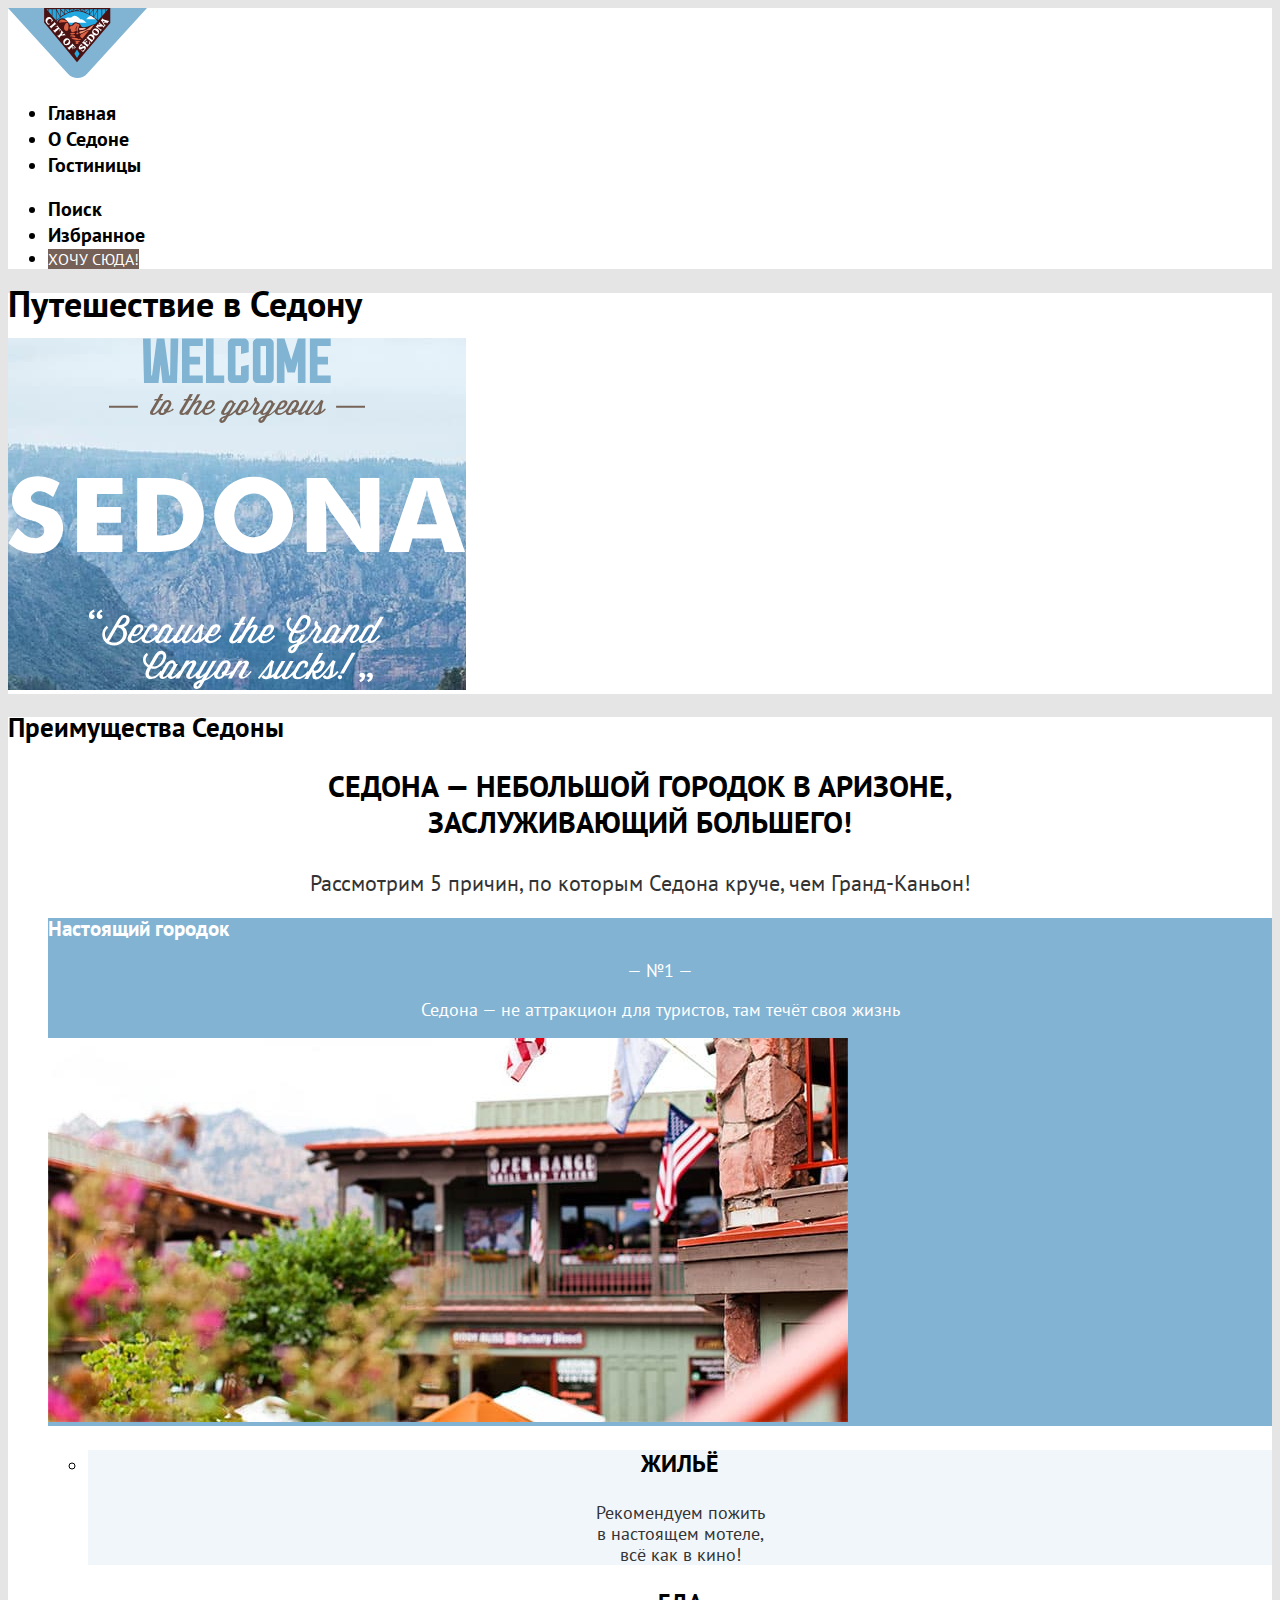
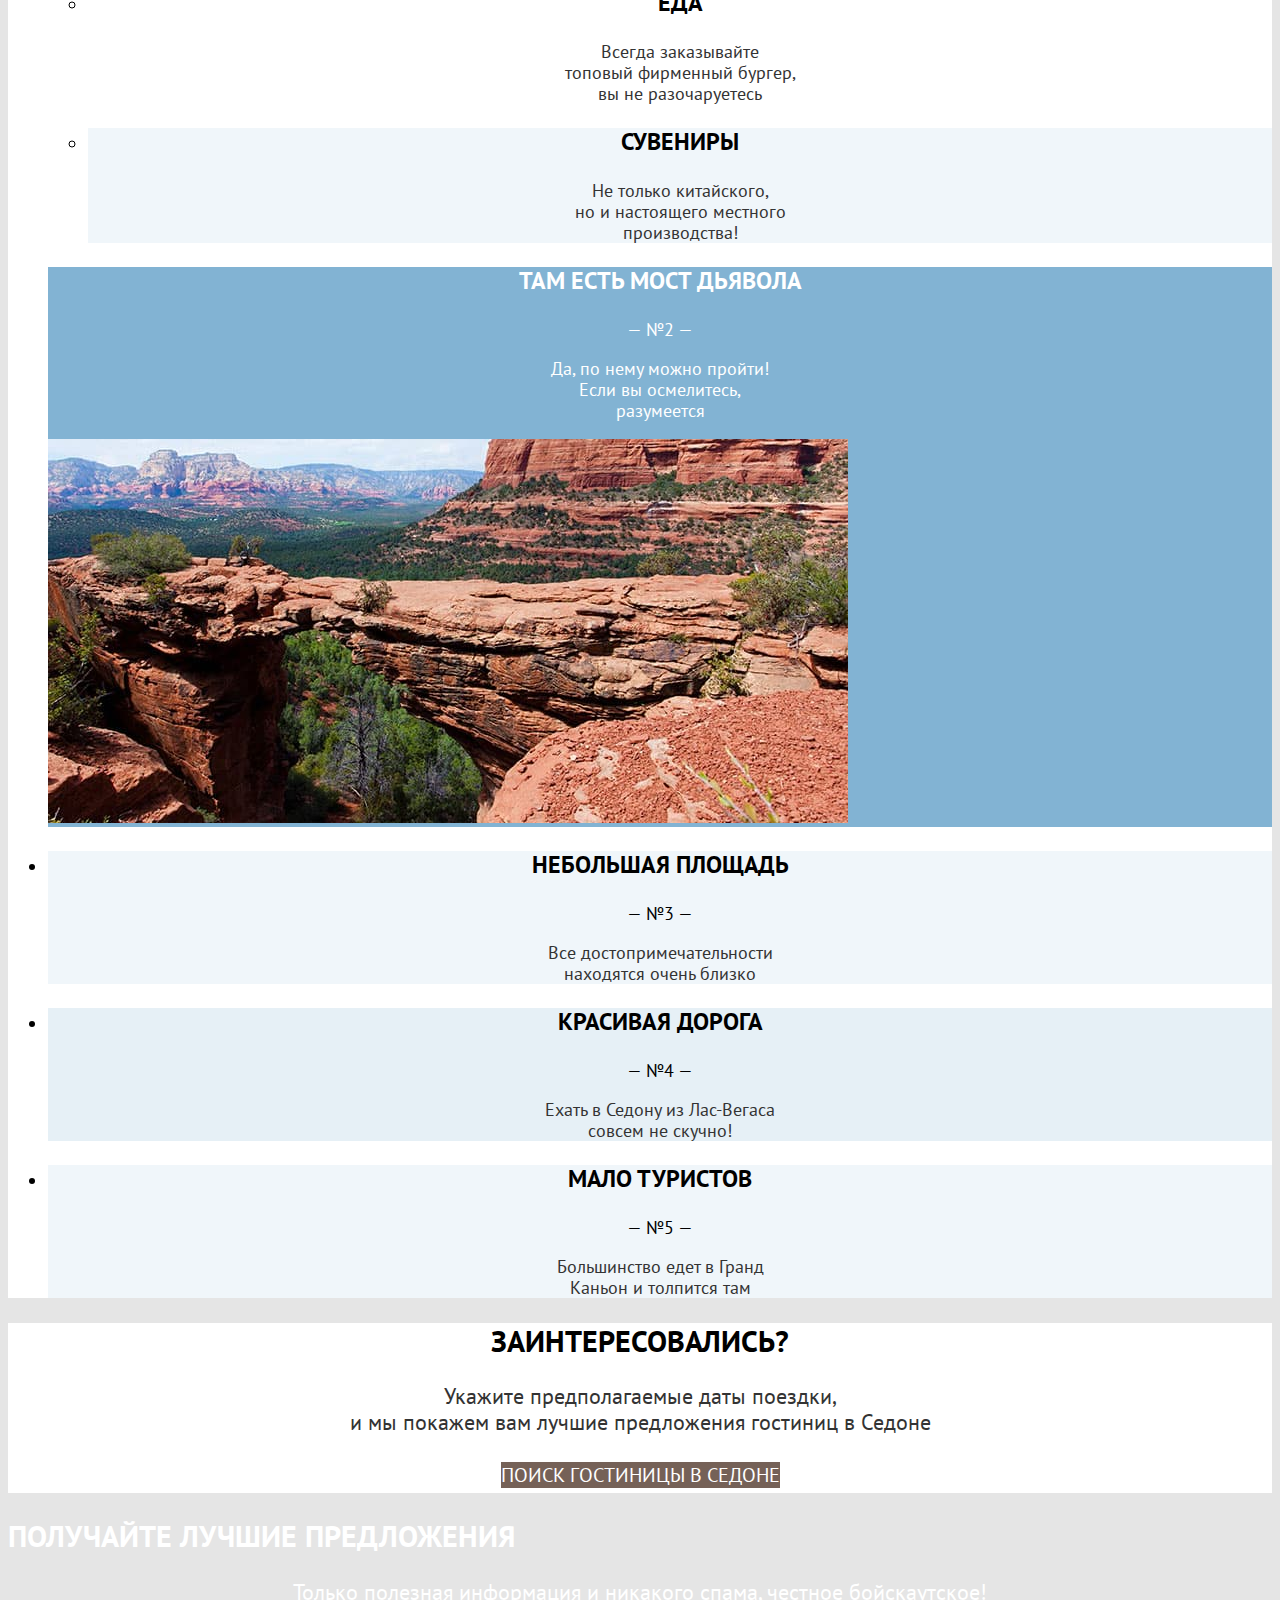
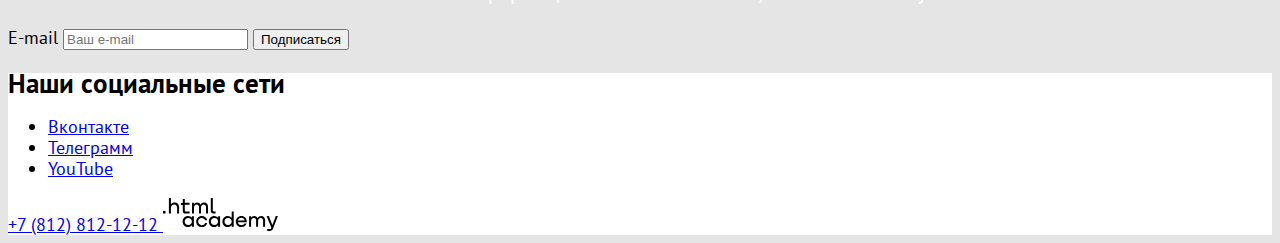
==== index.html @ 0774ff06 "поправки в разметку и стилизацию" ====
<!DOCTYPE html>
<html lang="ru">
  <head>
    <meta charset="utf-8">
    <title>
      HTML Academy: Седона
    </title>
    <link rel="stylesheet" href="styles/styles.css">
  </head>
  <body>
    <header class="page-header">
      <nav class="navigation">
        <a
         class="navigation-logo"
         href="index.html"
        >
        <img
         class="logo"
         src="images/logo/coat-of-arms-of-sedona.svg"
         width="139"
         height="70"
         alt="Герб города Седона"
        >
        <ul class="navigation-list">
          <li class="navigation-item">
            <a
             class="navigation-link navigation-current"
             href="index.html"
            >
            Главная
            </a>
          </li>
          <li class="navigation-item">
            <a
             class="navigation-link"
             href="about.html"
            >
              О Седоне
            </a>
          </li>
          <li class="navigation-item">
            <a
             class="navigation-link"
             href="catalog.html"
            >
              Гостиницы
            </a>
          </li>
        </ul>
        <ul class="navigation-list navigation-user">
          <li class="navigation-item">
            <a
             class="navigation-link"
             href="#"
            >
              <span class="visually-hidden">
                Поиск
              </span>
            </a>
          </li>
          <li class="navigation-item">
            <a
             class="navigation-link"
             href="#"
            >
              <span class="visually-hidden">
                Избранное
              </span>
            </a>
          </li>
          <li class="navigation-item">
            <a
             class="navigation-link-button"
             href="#"
            >
             Хочу сюда!
            </a>
          </li>
        </ul>
      </nav>
    </header>
    <main class="main-index">
      <section class="welcome">
        <h1 class="visually-hidden">
        Путешествие в Седону
        </h1>
        <img
         class="welcome-logo"
         src="images/welcome.svg"
         width="458"
         height="352"
         alt="Добро пожаловать в Седону"
        >
      </section>
      <section class="advantages">
        <h2 class="visually-hidden">
          Преимущества Седоны
        </h2>
        <p class="advantages-town">
          Седона — небольшой городок в Аризоне,<br>заслуживающий большего!
        </p>
        <p class="advantages-main">
          Рассмотрим 5 причин, по которым Седона круче, чем Гранд-Каньон!
        </p>
        <ul class="advantages-list">
          <li class="advantages-list-item advantages-list-item-main">
            <h3 class="advantages-title-main" >
              Настоящий городок
            </h3>
            <p class="advantages-number">
              — №1 —
            </p>
            <p class="advantages-description">
              Седона — не аттракцион для туристов, там течёт своя жизнь
            </p>
            <img
             class="advantages-img"
             src="images/advantages/sedona-town.jpg"
             width="800"
             height="384"
             alt="Фотография Седоны"
            >
          </li>
          <ul class="advantages-list-town">
            <li class="advantages-list-town-item advantages-housing">
                <h3 class="advantages-title">
                  Жильё
                </h3>
                <p class="advantages-description advantages-description-sub">
                  Рекомендуем пожить<br>в настоящем мотеле,<br>всё как в кино!
                </p>
              </li>
              <li class="advantages-list-town-item advantages-food">
                <h3 class="advantages-title">
                  Еда
                </h3>
                <p class="advantages-description advantages-description-sub">
                  Всегда заказывайте<br>топовый фирменный бургер,<br>вы не разочаруетесь
                </p>
              </li>
              <li class="advantages-list-town-item advantages-souvenirs">
                <h3 class="advantages-title">
                  Сувениры
                </h3>
                <p class="advantages-description advantages-description-sub">
                  Не только китайского,<br>но и настоящего местного<br>производства!
                </p>
              </li>
          </ul>
          <li class="advantages-list-item advantages-list-item-main">
            <h3 class="advantages-title-item advantages-title advantages-title-white">
              Там есть мост дьявола
            </h3>
            <p class="advantages-number">
              — №2 —
            </p>
            <p class="advantages-description">
              Да, по нему можно пройти!<br>Если вы осмелитесь,<br>разумеется
            </p>
            <img
            class="advantages-img"
            src="images/advantages/devil-bridge.jpg"
            width="800"
            height="384"
            alt="Фотография Моста Дьявола"
           >
          </li>
          <li class="advantages-list-item advantages-square">
            <h3 class="advantages-title">
              Небольшая площадь
            </h3>
            <p class="advantages-number">
              — №3 —
            </p>
            <p class="advantages-description advantages-description-sub">
              Все достопримечательности<br>находятся очень близко
            </p>
          </li>
          <li class="advantages-list-item advantages-road">
            <h3 class="advantages-title">
              Красивая дорога
            </h3>
            <p class="advantages-number">
              — №4 —
            </p>
            <p class="advantages-description advantages-description-sub">
              Ехать в Седону из Лас-Вегаса<br>совсем не скучно!
            </p>
          </li>
          <li class="advantages-list-item advantages-tourists">
            <h3 class="advantages-title">
              Мало туристов
            </h3>
            <p class="advantages-number">
              — №5 —
            </p>
            <p class="advantages-description advantages-description-sub">
              Большинство едет в Гранд<br>Каньон и толпится там
            </p>
          </li>
        </ul>
      </section>
      <section class="search-hotel">
        <h2 class="search-hotel-title">
          Заинтересовались?
        </h2>
        <p class="search-hotel-description">
          Укажите предполагаемые даты поездки,<br>и мы покажем вам лучшие предложения гостиниц в Седоне
        </p>
        <a
         class="button-search-hotel"
         href="#"
        >
          ПОИСК ГОСТИНИЦЫ В седоне
        </a>
      </section>
      <section class="newsletter-index">
        <h2 class="newsletter-title">
          Получайте лучшие предложения
        </h2>
        <p class="newsletter-description">
          Только полезная информация и никакого спама, честное бойскаутское!
        </p>
        <form
         class="newsletter-form"
         action="https://echo.htmlacademy.ru/"
         method="post"
        >
        <label for="newsletter-email">
          E-mail
        </label>
        <input
         class="field"
         placeholder="Ваш e-mail"
         type="email"
         name="newsletter-email"
         id="newsletter-email"
         required
         >
        <button class="newsletter-button" type="submit">
          Подписаться
        </button>
        </form>
      </section>
    </main>
    <footer class="footer">
      <h2 class="visually-hidden">
        Наши социальные сети
      </h2>
      <ul class="footer-social-list">
        <li class="footer-social-list-item">
          <a
           class="social-button vk"
           href="https://vk.com/htmlacademy"
          >
          <span class="visually-hidden">
            Вконтакте
          </span>
          </a>
        </li>
        <li class="footer-social-list-item">
          <a
           class="social-button telegram"
           href="https://t.me/htmlacademy"
          >
          <span class="visually-hidden">
            Телеграмм
          </span>
          </a>
        </li>
        <li class="footer-social-list-item">
          <a
           class="social-button youtube"
           href="https://www.youtube.com/user/htmlacademyru"
          >
          <span class="visually-hidden">
            YouTube
          </span>
          </a>
        </li>
      </ul>
      <a
       class="footer-contact"
       href="tele:+78128121212">
        +7 (812) 812-12-12
      </a>
      <a
      class="htmlacademy-link"
      href="https://htmlacademy.ru/"
     >
     <img
      class="logo"
      src="images/logo/logo-htmlacademy.svg"
      width="115"
      height="34"
      alt="Логотип HTML Academy"
     >
     </a>
   </footer>
  </body>
</html>
---- styles/styles.css ----
@font-face {
  font-family: "PT Sans";
  font-style: normal;
  font-weight: 400;
  src: url("../fonts/ptsans-400.woff2") format("woff2");
  font-display: swap;
}
@font-face {
  font-family: "PT Sans";
  font-style: normal;
  font-weight: 700;
  src: url("../fonts/ptsans-700.woff2") format("woff2");
  font-display: swap;
}
body {
  font-family: "PT Sans", sans-serif;
  font-size: 18px;
  line-height: 21px;
  color: #000000;
  background-color: #E5E5E5;
}
.page-header {
  background-color: #FFFFFF;
}
.navigation-link-button {
  font-family: "PT Sans", sans-serif;
  font-size: 16px;
  line-height: 20px;
  text-align: center;
  text-transform: uppercase;
  text-decoration: none;
  color: #FFFFFF;
  background-color: #756157;
}
.navigation-link  {
  font-size: 20px;
  line-height: 26px;
  font-weight: 700;
  text-align: left;
  color: inherit;
  text-decoration: none;
}
.welcome {
  background-color: #FFFFFF;
}
.welcome-logo {
  background-color: #DAE8F1;
  background-image: url(../images/index-background.jpg);
  background-size: auto;
  background-repeat: no-repeat;
}
.advantages {
  background-color: #FFFFFF;
}
.advantages-town {
  font-size: 30px;
  line-height: 36px;
  font-weight: 700;
  text-align: center;
  text-transform: uppercase;
}
.advantages-main {
  font-size: 22px;
  line-height: 26px;
  font-weight: 400;
  text-align: center;
  color: #333333;
}
.advantages-title {
  font-size: 24px;
  line-height: 28px;
  font-weight: 700;
  text-align: center;
  text-transform: uppercase;
}
.advantages-description {
  text-align: center;
}
.advantages-description-sub {
  color:#333333;
}
.advantages-number {
  text-align: center;
}
.advantages-list-item-main {
  color: #FFFFFF  ;
  background-color: #82B3D3 ;
}
.advantages-list-town {
  background-color: #FFFFFF;
}
.advantages-housing, .advantages-souvenirs, .advantages-square, .advantages-tourists {
  background-color: rgba(131, 179, 211, 0.12);
}
.advantages-road {
  background-color: rgba(131, 179, 211, 0.2);
}
.search-hotel {
  background-color: #FFFFFF;
  text-align: center;
}
.search-hotel-title {
  font-size: 30px;
  line-height: 36px;
  font-weight: 700;
  text-transform: uppercase;
}
.search-hotel-description {
  font-size: 22px;
  line-height: 26px;
  font-weight: 400;
  color:  #333333 ;
}
.button-search-hotel {
  font-size: 20px;
  line-height: 36px;
  font-weight: 400;
  text-transform: uppercase;
  text-decoration: none;
  color: #FFFFFF;
  background-color: #756157;
}
 /* catalog */
.wrapper-hotel {
  background-color: #3D5C5E;
  background-image: url("..//images/background-index.jpg");
  background-size: 100% auto;
  background-repeat: no-repeat;
}
.newsletter-title {
  font-size: 30px;
  line-height: 36px;
  font-weight: 700;
  text-align: left;
  color: #FFFFFF;
  text-transform: uppercase;
}
.newsletter-description {
  font-size: 22px;
  line-height: 26px;
  font-weight: 400;
  text-align: center;
  color: #FFFFFF;
}
.footer {
  background-color: #FFFFFF;
}
.hotel-filter {
  background-color: #826359;
  background-image: url("..//images/background-catalog.jpg");
  background-size: 100% auto;
  background-repeat: no-repeat;
}
.inner-header-title {
  font-size: 60px;
  line-height: 78px;
  font-weight: 700;
  text-align: left;
  color: #FFFFFF;
}
.breadcrumbs-link {
  font-size: 16px;
  line-height: 21px;
  font-weight: 400;
  text-align: left;
  color: #FFFFFF;
  text-decoration: none;
}
.choise-filter-title {
  font-size: 20px;
  line-height: 26px;
  font-weight: 700;
  text-align: left;
  color: #FFFFFF;
}
.choise-filter-item {
  font-weight: 400;
  text-align: left;
  color: #FFFFFF;
}
.sort-hotel {
  font-size: 30px;
  line-height: 36px;
  font-weight: 700;
  text-align: left;
  text-transform: capitalize;
}
.button-submit {
  font-size: 16px;
  line-height: 20px;
  font-weight: 700;
  text-align: center;
  text-transform: capitalize;
  color: #FFFFFF;
  background-color: #82B3D3;
}
.button-reset {
  font-size: 16px;
  line-height: 20px;
  font-weight: 400;
  text-align: center;
  color: #FFFFFF;
}
.catalog-sorting {
  background-color: #FFFFFF;
}
.hotels {
  background-color: #FFFFFF;
}
.hotel-card-title {
  font-size: 24px;
  line-height: 28px;
  font-weight: 700;
  text-align: left;
}
.hotel-card-link {
  text-decoration: none;
}
.hotel-card-button {
  font-size: 16px;
  line-height: 20px;
  text-align: center;
  text-decoration: none;
}
.button-more {
  font-weight: 700;
  text-transform: capitalize;
  color: #FFFFFF;
  background-color: #756157 ;
}
button-to-favorites {
  font-weight: 700;
  text-transform: capitalize;
  color: #FFFFFF;
  background-color: #82B3D3;
}
button-in-favorites {
  font-weight: 700;
  text-transform: capitalize;
  color: #FFFFFF;
  background-color: #7DB54F;
}
hotel-card-rating {
  font-weight: 400;
  text-transform: capitalize;
  color: #333333;
  background-color: #F2F2F2  ;
}
.hotel-card-type-of-housing {
  text-align: left;
  color: #333333;
}
.hotel-card-price {
  text-align: left;
  color: #333333;
}
.newsletter-catalog {
  background-color: #FFFFFF;
}
.newsletter-title-catalog {
  color: #000000;
}
.newsletter-description-catalog {
  color: #333333;
}
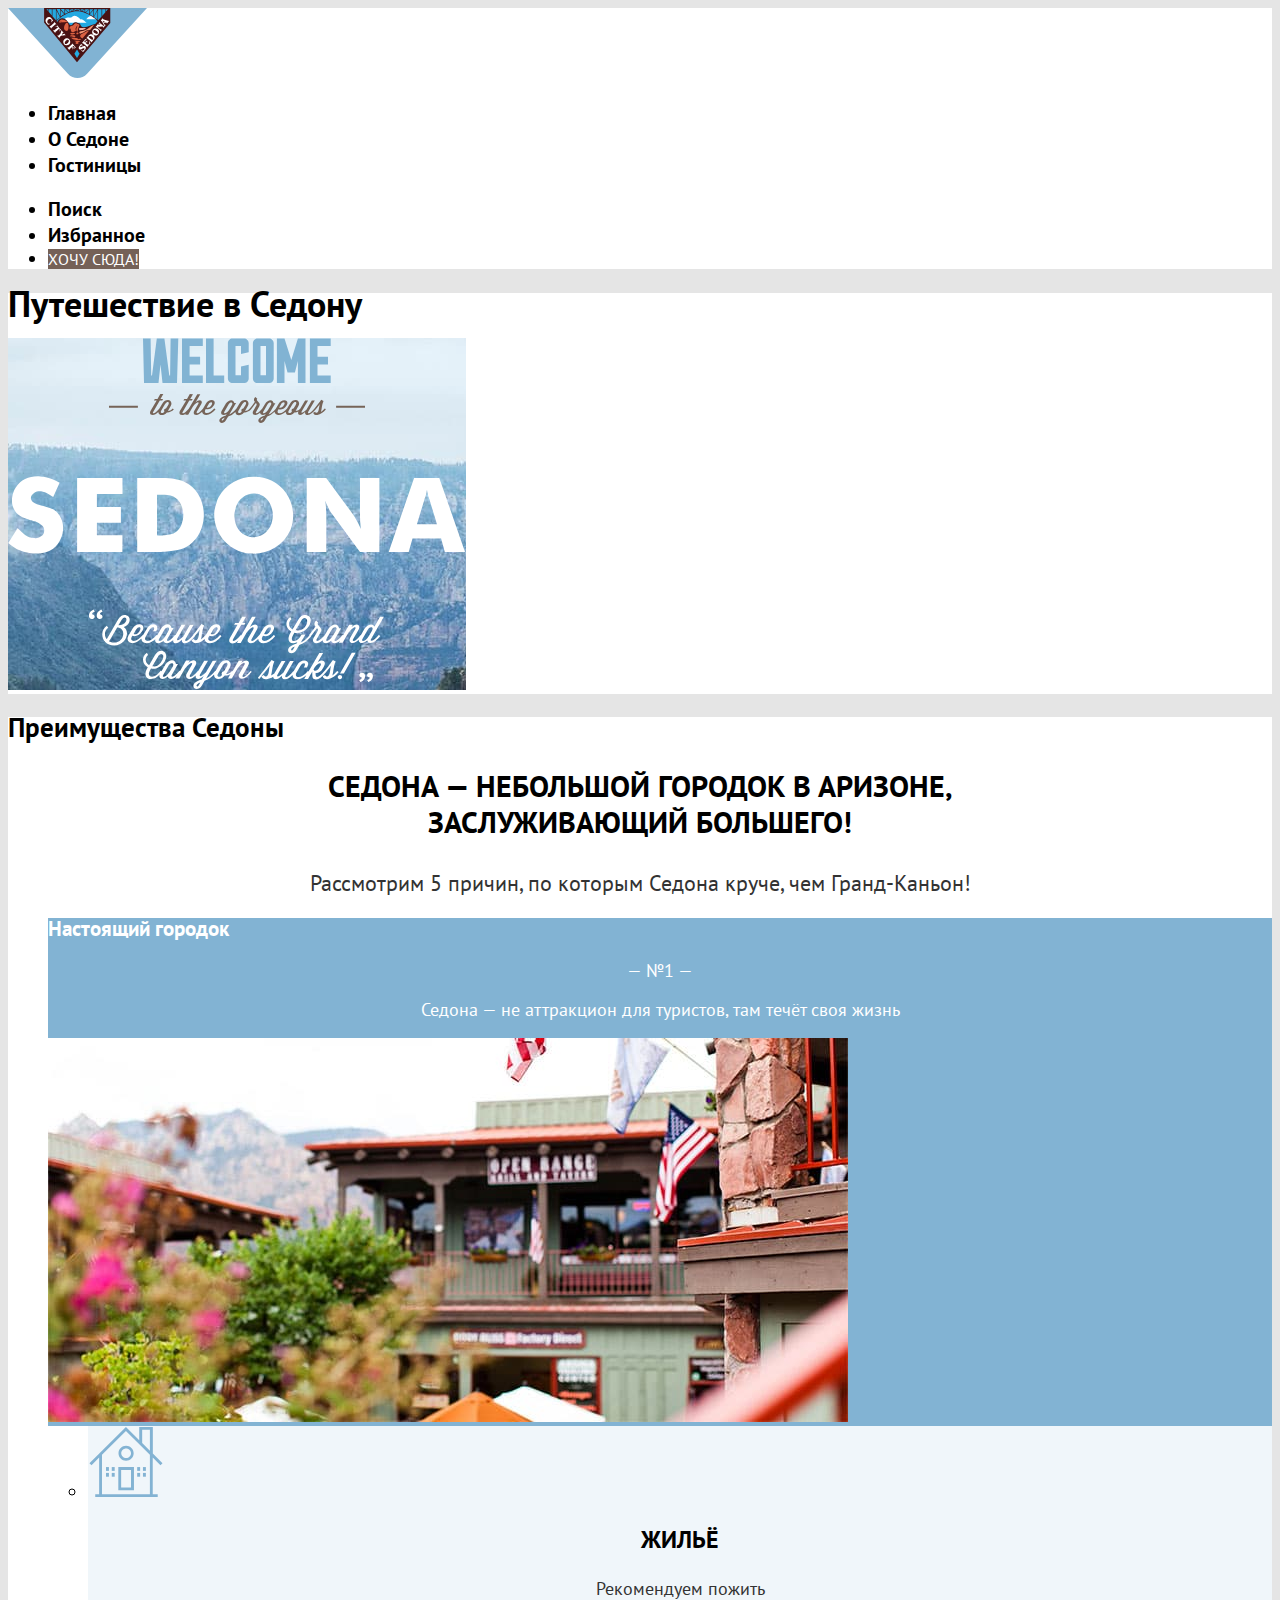
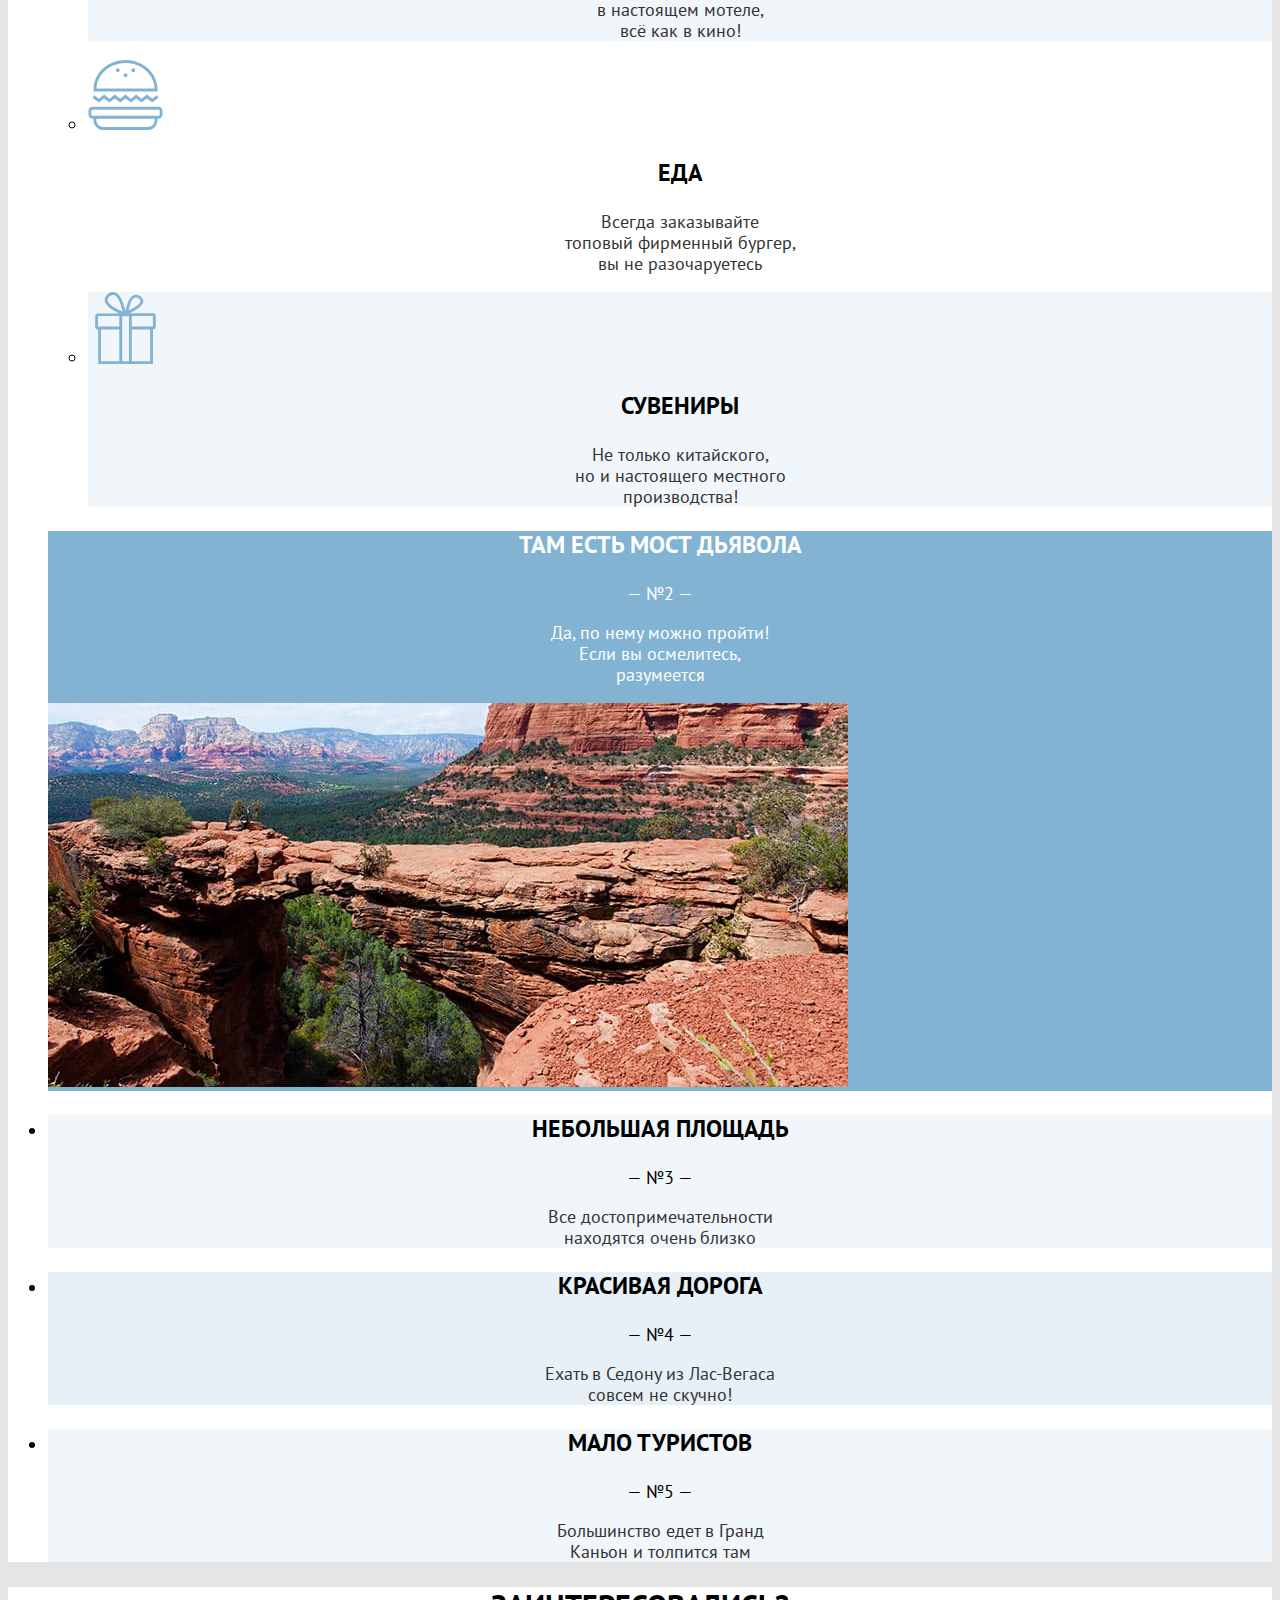
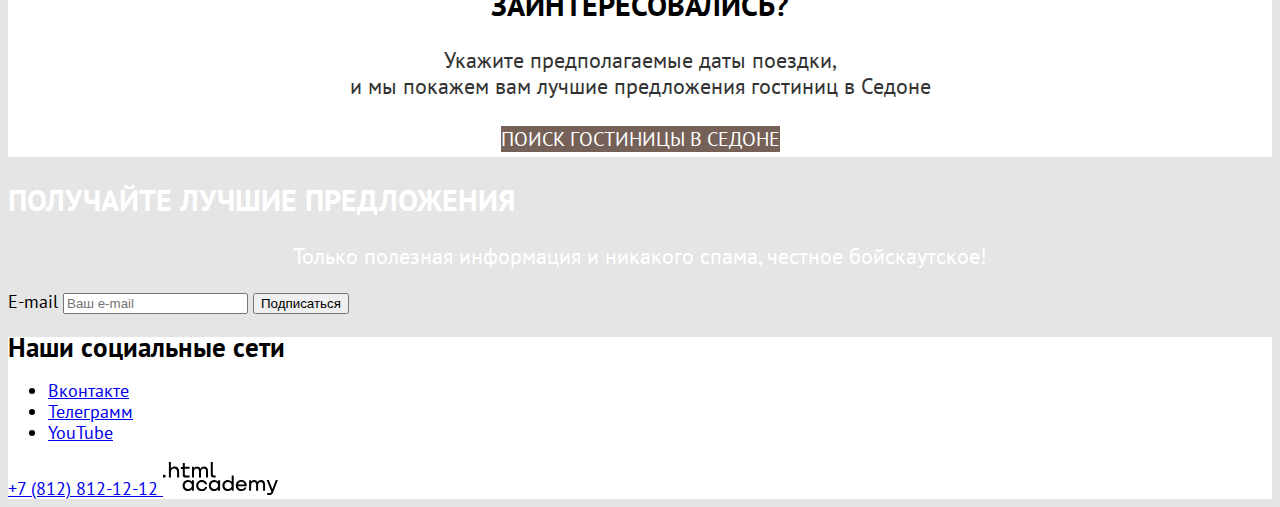
==== commit 4ce6a06c: "Merge pull request #4 from seregaautist/master" ====
--- a/index.html
+++ b/index.html
@@ -25,7 +25,7 @@
           <li class="navigation-item">
             <a
              class="navigation-link navigation-current"
-             href="index.html"
+             href="#"
             >
             Главная
             </a>
@@ -123,6 +123,13 @@
           </li>
           <ul class="advantages-list-town">
             <li class="advantages-list-town-item advantages-housing">
+              <img
+              class="icon-housing"
+              src="images/advantages/housing.svg"
+              width="75"
+              height="72"
+              alt="иконка домика"
+             >
                 <h3 class="advantages-title">
                   Жильё
                 </h3>
@@ -131,6 +138,13 @@
                 </p>
               </li>
               <li class="advantages-list-town-item advantages-food">
+                <img
+              class="icon-food"
+              src="images/advantages/food.svg"
+              width="75"
+              height="72"
+              alt="иконка еды"
+             >
                 <h3 class="advantages-title">
                   Еда
                 </h3>
@@ -139,6 +153,13 @@
                 </p>
               </li>
               <li class="advantages-list-town-item advantages-souvenirs">
+                <img
+              class="icon-souvenirs"
+              src="images/advantages/souvenirs.svg"
+              width="75"
+              height="72"
+              alt="иконка сувенира"
+             >
                 <h3 class="advantages-title">
                   Сувениры
                 </h3>
--- a/styles/styles.css
+++ b/styles/styles.css
@@ -215,6 +215,7 @@
 }
 .hotel-card-link {
   text-decoration: none;
+  color: inherit;
 }
 .hotel-card-button {
   font-size: 16px;
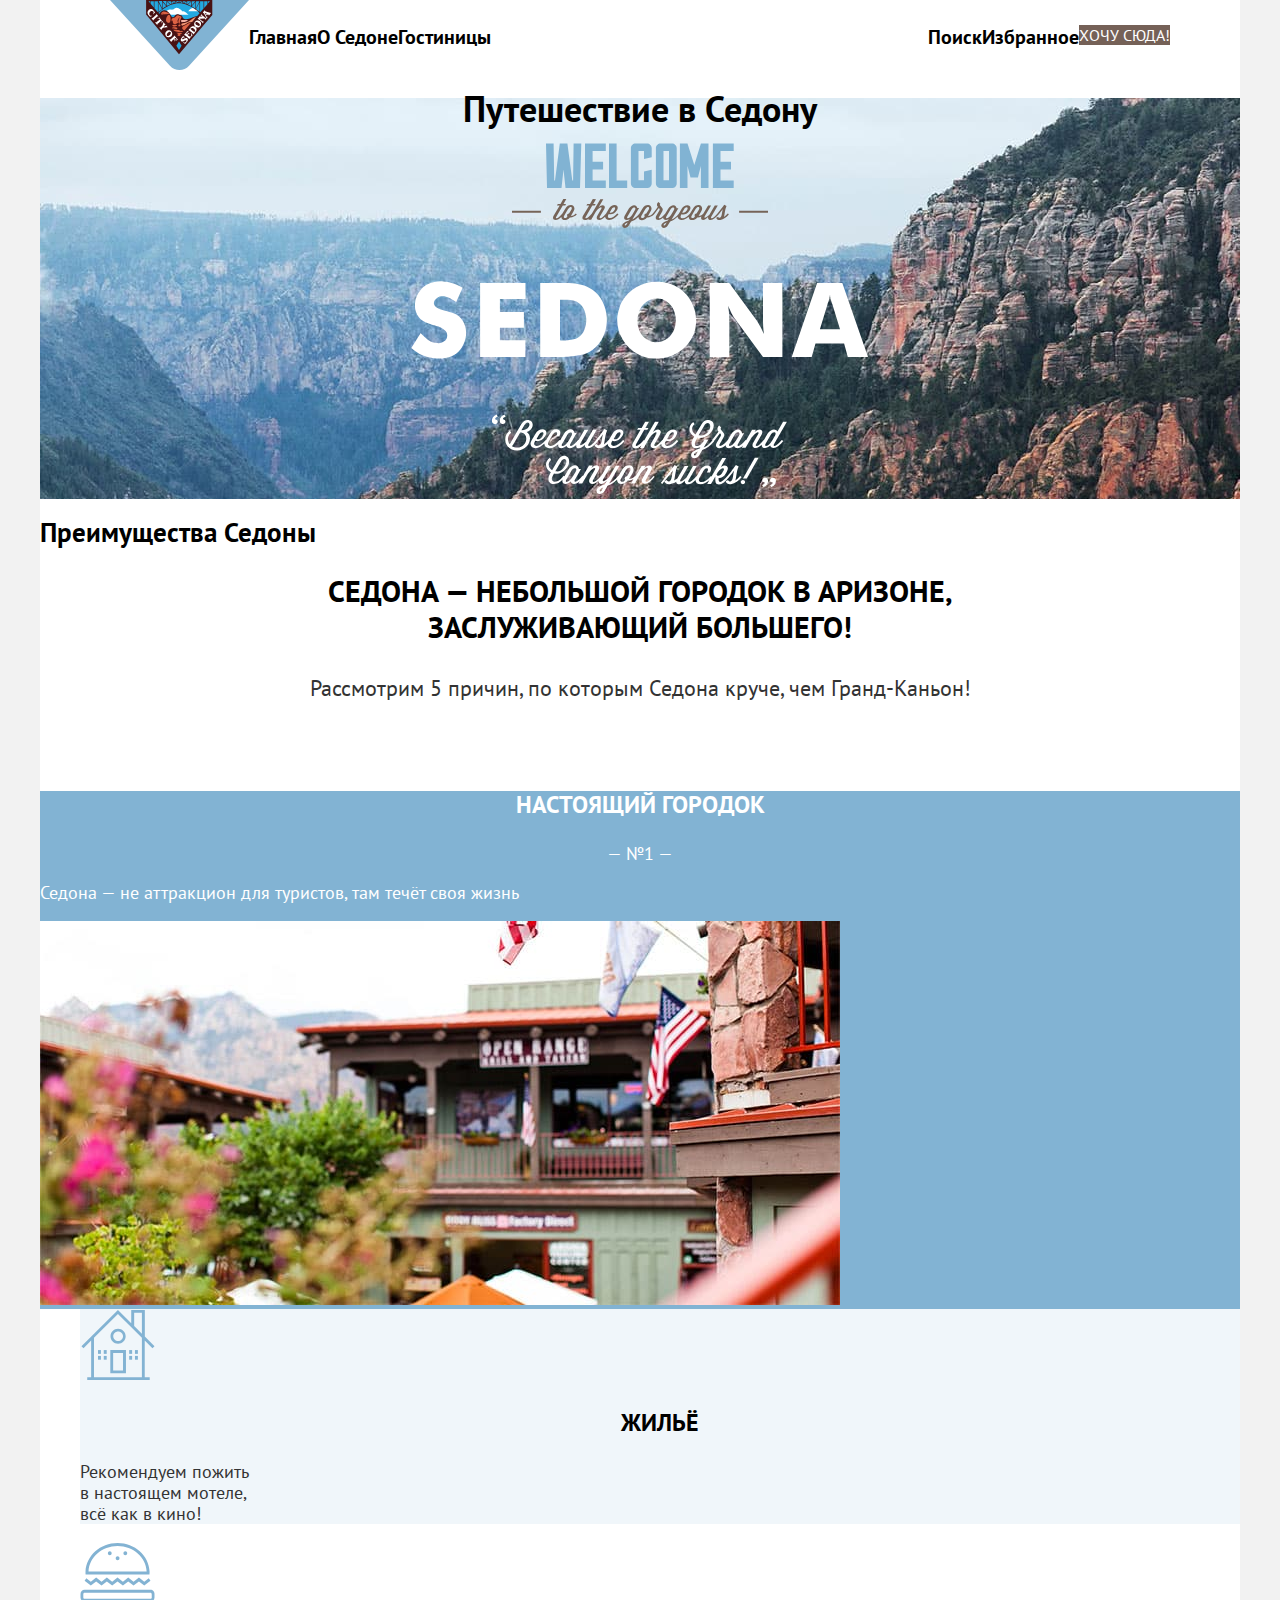
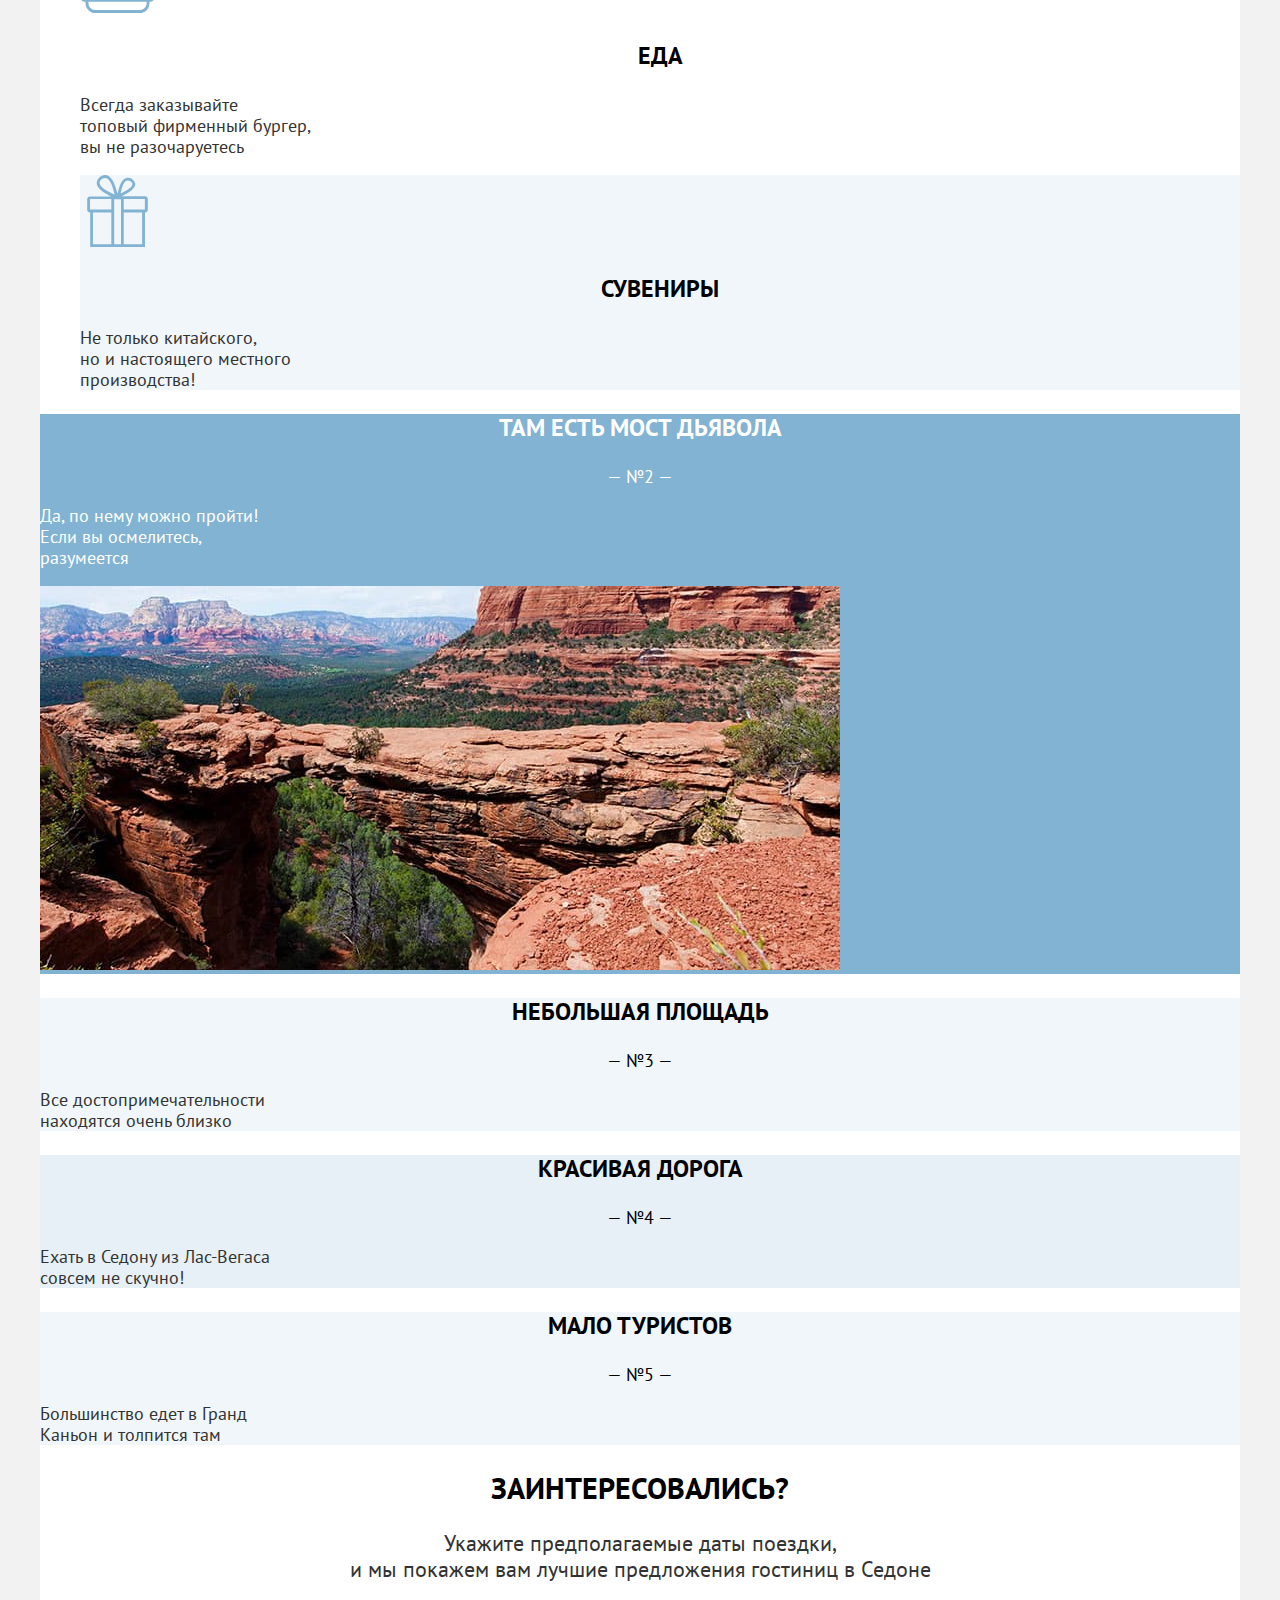
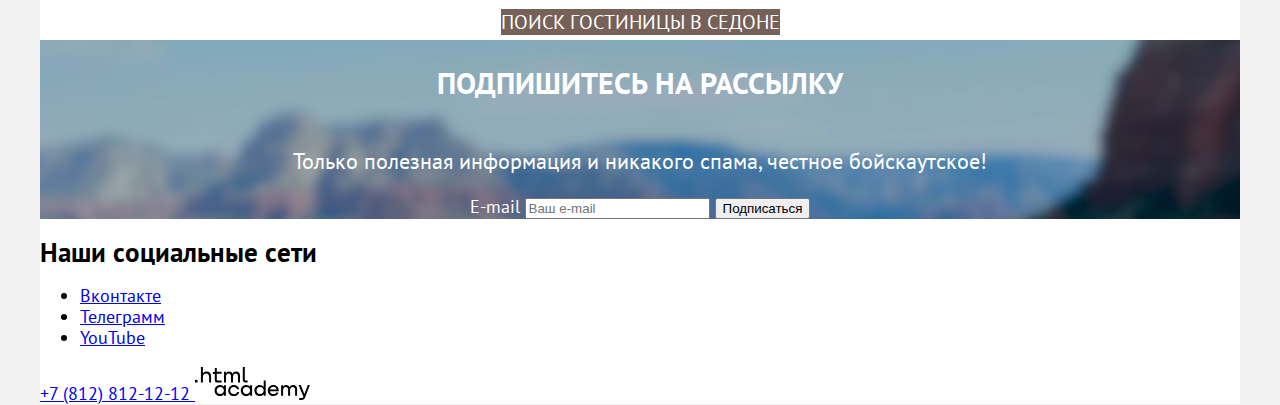
==== commit bcd5f104: "флексы часть 1" ====
--- a/index.html
+++ b/index.html
@@ -1,5 +1,6 @@
 <!DOCTYPE html>
 <html lang="ru">
+
   <head>
     <meta charset="utf-8">
     <title>
@@ -7,317 +8,232 @@
     </title>
     <link rel="stylesheet" href="styles/styles.css">
   </head>
+
   <body>
-    <header class="page-header">
-      <nav class="navigation">
-        <a
-         class="navigation-logo"
-         href="index.html"
-        >
-        <img
-         class="logo"
-         src="images/logo/coat-of-arms-of-sedona.svg"
-         width="139"
-         height="70"
-         alt="Герб города Седона"
-        >
-        <ul class="navigation-list">
-          <li class="navigation-item">
-            <a
-             class="navigation-link navigation-current"
-             href="#"
-            >
-            Главная
+    <div class="container-page">
+      <header class="page-header">
+        <div class="container">
+        <nav class="navigation">
+          <a class="navigation-logo" href="index.html">
+            <img class="logo" src="images/logo/coat-of-arms-of-sedona.svg" width="139" height="70"
+              alt="Герб города Седона">
+          </a>
+          <ul class="navigation-list">
+            <li class="navigation-item">
+              <a class="navigation-link navigation-current" href="#">
+                Главная
+              </a>
+            </li>
+            <li class="navigation-item">
+              <a class="navigation-link" href="about.html">
+                О Седоне
+              </a>
+            </li>
+            <li class="navigation-item">
+              <a class="navigation-link" href="catalog.html">
+                Гостиницы
+              </a>
+            </li>
+          </ul>
+          <ul class="navigation-list-user">
+            <li class="navigation-item-user">
+              <a class="navigation-link" href="#">
+                <span class="visually-hidden">
+                  Поиск
+                </span>
+              </a>
+            </li>
+            <li class="navigation-item-user">
+              <a class="navigation-link" href="#">
+                <span class="visually-hidden">
+                  Избранное
+                </span>
+              </a>
+            </li>
+            <li class="navigation-item-user">
+              <a class="navigation-link-button" href="#">
+                Хочу сюда!
+              </a>
+            </li>
+          </ul>
+        </nav>
+      </div>
+      </header>
+      <main class="main-index main-container">
+        <section class="welcome">
+          <h1 class="visually-hidden">
+            Путешествие в Седону
+          </h1>
+          <img class="welcome-logo" src="images/welcome.svg" width="458" height="352" alt="Добро пожаловать в Седону">
+        </section>
+        <section class="advantages">
+          <h2 class="visually-hidden">
+            Преимущества Седоны
+          </h2>
+          <p class="town-main">
+            Седона — небольшой городок в Аризоне,<br>заслуживающий большего!
+          </p>
+          <p class="town-cause">
+            Рассмотрим 5 причин, по которым Седона круче, чем Гранд-Каньон!
+          </p>
+          <ul class="advantages-list">
+            <li class="advantages-list-item advantages-item-main">
+              <h3 class="advantages-title advantages-title-main">
+                Настоящий городок
+              </h3>
+              <p class="advantages-number">
+                — №1 —
+              </p>
+              <p class="advantages-description">
+                Седона — не аттракцион для туристов, там течёт своя жизнь
+              </p>
+              <img class="advantages-img" src="images/advantages/sedona-town.jpg" width="800" height="384"
+                alt="Фотография Седоны">
+              <ul class="service-list">
+                <li class="service-item advantages-housing">
+                  <img class="icon-housing" src="images/advantages/housing.svg" width="75" height="72"
+                    alt="иконка домика">
+                  <h3 class="advantages-title advantages-title-sub">
+                    Жильё
+                  </h3>
+                  <p class="advantages-description advantages-description-sub">
+                    Рекомендуем пожить<br>в настоящем мотеле,<br>всё как в кино!
+                  </p>
+                </li>
+                <li class="service-item advantages-food">
+                  <img class="icon-food" src="images/advantages/food.svg" width="75" height="72" alt="иконка еды">
+                  <h3 class="advantages-title advantages-title-sub">
+                    Еда
+                  </h3>
+                  <p class="advantages-description advantages-description-sub">
+                    Всегда заказывайте<br>топовый фирменный бургер,<br>вы не разочаруетесь
+                  </p>
+                </li>
+                <li class="service-item advantages-souvenirs">
+                  <img class="icon-souvenirs" src="images/advantages/souvenirs.svg" width="75" height="72"
+                    alt="иконка сувенира">
+                  <h3 class="advantages-title advantages-title-sub">
+                    Сувениры
+                  </h3>
+                  <p class="advantages-description advantages-description-sub">
+                    Не только китайского,<br>но и настоящего местного<br>производства!
+                  </p>
+                </li>
+              </ul>
+            </li>
+            <li class="advantages-list-item advantages-item-main">
+              <h3 class="advantages-title advantages-title-main ">
+                Там есть мост дьявола
+              </h3>
+              <p class="advantages-number">
+                — №2 —
+              </p>
+              <p class="advantages-description">
+                Да, по нему можно пройти!<br>Если вы осмелитесь,<br>разумеется
+              </p>
+              <img class="advantages-img" src="images/advantages/devil-bridge.jpg" width="800" height="384"
+                alt="Фотография Моста Дьявола">
+            </li>
+            <li class="advantages-list-item advantages-square">
+              <h3 class="advantages-title advantages-title-sub">
+                Небольшая площадь
+              </h3>
+              <p class="advantages-number">
+                — №3 —
+              </p>
+              <p class="advantages-description advantages-description-sub">
+                Все достопримечательности<br>находятся очень близко
+              </p>
+            </li>
+            <li class="advantages-list-item advantages-road">
+              <h3 class="advantages-title advantages-title-sub">
+                Красивая дорога
+              </h3>
+              <p class="advantages-number">
+                — №4 —
+              </p>
+              <p class="advantages-description advantages-description-sub">
+                Ехать в Седону из Лас-Вегаса<br>совсем не скучно!
+              </p>
+            </li>
+            <li class="advantages-list-item advantages-tourists">
+              <h3 class="advantages-title advantages-title-sub">
+                Мало туристов
+              </h3>
+              <p class="advantages-number">
+                — №5 —
+              </p>
+              <p class="advantages-description advantages-description-sub">
+                Большинство едет в Гранд<br>Каньон и толпится там
+              </p>
+            </li>
+          </ul>
+        </section>
+        <section class="search-hotel">
+          <h2 class="search-hotel-title">
+            Заинтересовались?
+          </h2>
+          <p class="search-hotel-description">
+            Укажите предполагаемые даты поездки,<br>и мы покажем вам лучшие предложения гостиниц в Седоне
+          </p>
+          <a class="button-search-hotel" href="#">
+            ПОИСК ГОСТИНИЦЫ В седоне
+          </a>
+        </section>
+        <section class="newsletter newsletter-index">
+          <h2 class="newsletter-title">
+            Подпишитесь на рассылку
+          </h2>
+          <p class="newsletter-description">
+            Только полезная информация и никакого спама, честное бойскаутское!
+          </p>
+          <form class="newsletter-form" action="https://echo.htmlacademy.ru/" method="post">
+            <label for="newsletter-email">
+              E-mail
+            </label>
+            <input class="field" placeholder="Ваш e-mail" type="email" name="newsletter-email" id="newsletter-email"
+              required>
+            <button class="newsletter-button" type="submit">
+              Подписаться
+            </button>
+          </form>
+        </section>
+      </main>
+      <footer class="footer">
+        <h2 class="visually-hidden">
+          Наши социальные сети
+        </h2>
+        <ul class="footer-social-list">
+          <li class="social-list-item">
+            <a class="social-button vk" href="https://vk.com/htmlacademy">
+              <span class="visually-hidden">
+                Вконтакте
+              </span>
             </a>
           </li>
-          <li class="navigation-item">
-            <a
-             class="navigation-link"
-             href="about.html"
-            >
-              О Седоне
+          <li class="social-list-item">
+            <a class="social-button telegram" href="https://t.me/htmlacademy">
+              <span class="visually-hidden">
+                Телеграмм
+              </span>
             </a>
           </li>
-          <li class="navigation-item">
-            <a
-             class="navigation-link"
-             href="catalog.html"
-            >
-              Гостиницы
+          <li class="social-list-item">
+            <a class="social-button youtube" href="https://www.youtube.com/user/htmlacademyru">
+              <span class="visually-hidden">
+                YouTube
+              </span>
             </a>
           </li>
         </ul>
-        <ul class="navigation-list navigation-user">
-          <li class="navigation-item">
-            <a
-             class="navigation-link"
-             href="#"
-            >
-              <span class="visually-hidden">
-                Поиск
-              </span>
-            </a>
-          </li>
-          <li class="navigation-item">
-            <a
-             class="navigation-link"
-             href="#"
-            >
-              <span class="visually-hidden">
-                Избранное
-              </span>
-            </a>
-          </li>
-          <li class="navigation-item">
-            <a
-             class="navigation-link-button"
-             href="#"
-            >
-             Хочу сюда!
-            </a>
-          </li>
-        </ul>
-      </nav>
-    </header>
-    <main class="main-index">
-      <section class="welcome">
-        <h1 class="visually-hidden">
-        Путешествие в Седону
-        </h1>
-        <img
-         class="welcome-logo"
-         src="images/welcome.svg"
-         width="458"
-         height="352"
-         alt="Добро пожаловать в Седону"
-        >
-      </section>
-      <section class="advantages">
-        <h2 class="visually-hidden">
-          Преимущества Седоны
-        </h2>
-        <p class="advantages-town">
-          Седона — небольшой городок в Аризоне,<br>заслуживающий большего!
-        </p>
-        <p class="advantages-main">
-          Рассмотрим 5 причин, по которым Седона круче, чем Гранд-Каньон!
-        </p>
-        <ul class="advantages-list">
-          <li class="advantages-list-item advantages-list-item-main">
-            <h3 class="advantages-title-main" >
-              Настоящий городок
-            </h3>
-            <p class="advantages-number">
-              — №1 —
-            </p>
-            <p class="advantages-description">
-              Седона — не аттракцион для туристов, там течёт своя жизнь
-            </p>
-            <img
-             class="advantages-img"
-             src="images/advantages/sedona-town.jpg"
-             width="800"
-             height="384"
-             alt="Фотография Седоны"
-            >
-          </li>
-          <ul class="advantages-list-town">
-            <li class="advantages-list-town-item advantages-housing">
-              <img
-              class="icon-housing"
-              src="images/advantages/housing.svg"
-              width="75"
-              height="72"
-              alt="иконка домика"
-             >
-                <h3 class="advantages-title">
-                  Жильё
-                </h3>
-                <p class="advantages-description advantages-description-sub">
-                  Рекомендуем пожить<br>в настоящем мотеле,<br>всё как в кино!
-                </p>
-              </li>
-              <li class="advantages-list-town-item advantages-food">
-                <img
-              class="icon-food"
-              src="images/advantages/food.svg"
-              width="75"
-              height="72"
-              alt="иконка еды"
-             >
-                <h3 class="advantages-title">
-                  Еда
-                </h3>
-                <p class="advantages-description advantages-description-sub">
-                  Всегда заказывайте<br>топовый фирменный бургер,<br>вы не разочаруетесь
-                </p>
-              </li>
-              <li class="advantages-list-town-item advantages-souvenirs">
-                <img
-              class="icon-souvenirs"
-              src="images/advantages/souvenirs.svg"
-              width="75"
-              height="72"
-              alt="иконка сувенира"
-             >
-                <h3 class="advantages-title">
-                  Сувениры
-                </h3>
-                <p class="advantages-description advantages-description-sub">
-                  Не только китайского,<br>но и настоящего местного<br>производства!
-                </p>
-              </li>
-          </ul>
-          <li class="advantages-list-item advantages-list-item-main">
-            <h3 class="advantages-title-item advantages-title advantages-title-white">
-              Там есть мост дьявола
-            </h3>
-            <p class="advantages-number">
-              — №2 —
-            </p>
-            <p class="advantages-description">
-              Да, по нему можно пройти!<br>Если вы осмелитесь,<br>разумеется
-            </p>
-            <img
-            class="advantages-img"
-            src="images/advantages/devil-bridge.jpg"
-            width="800"
-            height="384"
-            alt="Фотография Моста Дьявола"
-           >
-          </li>
-          <li class="advantages-list-item advantages-square">
-            <h3 class="advantages-title">
-              Небольшая площадь
-            </h3>
-            <p class="advantages-number">
-              — №3 —
-            </p>
-            <p class="advantages-description advantages-description-sub">
-              Все достопримечательности<br>находятся очень близко
-            </p>
-          </li>
-          <li class="advantages-list-item advantages-road">
-            <h3 class="advantages-title">
-              Красивая дорога
-            </h3>
-            <p class="advantages-number">
-              — №4 —
-            </p>
-            <p class="advantages-description advantages-description-sub">
-              Ехать в Седону из Лас-Вегаса<br>совсем не скучно!
-            </p>
-          </li>
-          <li class="advantages-list-item advantages-tourists">
-            <h3 class="advantages-title">
-              Мало туристов
-            </h3>
-            <p class="advantages-number">
-              — №5 —
-            </p>
-            <p class="advantages-description advantages-description-sub">
-              Большинство едет в Гранд<br>Каньон и толпится там
-            </p>
-          </li>
-        </ul>
-      </section>
-      <section class="search-hotel">
-        <h2 class="search-hotel-title">
-          Заинтересовались?
-        </h2>
-        <p class="search-hotel-description">
-          Укажите предполагаемые даты поездки,<br>и мы покажем вам лучшие предложения гостиниц в Седоне
-        </p>
-        <a
-         class="button-search-hotel"
-         href="#"
-        >
-          ПОИСК ГОСТИНИЦЫ В седоне
+        <a class="footer-contact" href="tele:+78128121212">
+          +7 (812) 812-12-12
         </a>
-      </section>
-      <section class="newsletter-index">
-        <h2 class="newsletter-title">
-          Получайте лучшие предложения
-        </h2>
-        <p class="newsletter-description">
-          Только полезная информация и никакого спама, честное бойскаутское!
-        </p>
-        <form
-         class="newsletter-form"
-         action="https://echo.htmlacademy.ru/"
-         method="post"
-        >
-        <label for="newsletter-email">
-          E-mail
-        </label>
-        <input
-         class="field"
-         placeholder="Ваш e-mail"
-         type="email"
-         name="newsletter-email"
-         id="newsletter-email"
-         required
-         >
-        <button class="newsletter-button" type="submit">
-          Подписаться
-        </button>
-        </form>
-      </section>
-    </main>
-    <footer class="footer">
-      <h2 class="visually-hidden">
-        Наши социальные сети
-      </h2>
-      <ul class="footer-social-list">
-        <li class="footer-social-list-item">
-          <a
-           class="social-button vk"
-           href="https://vk.com/htmlacademy"
-          >
-          <span class="visually-hidden">
-            Вконтакте
-          </span>
-          </a>
-        </li>
-        <li class="footer-social-list-item">
-          <a
-           class="social-button telegram"
-           href="https://t.me/htmlacademy"
-          >
-          <span class="visually-hidden">
-            Телеграмм
-          </span>
-          </a>
-        </li>
-        <li class="footer-social-list-item">
-          <a
-           class="social-button youtube"
-           href="https://www.youtube.com/user/htmlacademyru"
-          >
-          <span class="visually-hidden">
-            YouTube
-          </span>
-          </a>
-        </li>
-      </ul>
-      <a
-       class="footer-contact"
-       href="tele:+78128121212">
-        +7 (812) 812-12-12
-      </a>
-      <a
-      class="htmlacademy-link"
-      href="https://htmlacademy.ru/"
-     >
-     <img
-      class="logo"
-      src="images/logo/logo-htmlacademy.svg"
-      width="115"
-      height="34"
-      alt="Логотип HTML Academy"
-     >
-     </a>
-   </footer>
+        <a class="htmlacademy-link" href="https://htmlacademy.ru/">
+          <img class="logo" src="images/logo/logo-htmlacademy.svg" width="115" height="34" alt="Логотип HTML Academy">
+        </a>
+      </footer>
+    </div>
   </body>
+
 </html>
-
--- a/styles/styles.css
+++ b/styles/styles.css
@@ -5,6 +5,7 @@
   src: url("../fonts/ptsans-400.woff2") format("woff2");
   font-display: swap;
 }
+
 @font-face {
   font-family: "PT Sans";
   font-style: normal;
@@ -12,16 +13,63 @@
   src: url("../fonts/ptsans-700.woff2") format("woff2");
   font-display: swap;
 }
+
+html {
+  height: 100%;
+}
+
 body {
+  margin: 0;
+  display: flex;
+  flex-direction: column;
+  min-height: 100%;
   font-family: "PT Sans", sans-serif;
   font-size: 18px;
   line-height: 21px;
   color: #000000;
-  background-color: #E5E5E5;
-}
-.page-header {
-  background-color: #FFFFFF;
-}
+  /* background-color: #e5e5e5; */
+  background-color: #F2F2F2 ;
+  width: 1280px;
+
+}
+
+.container-page {
+  margin: 0 auto;
+  display: flex;
+  min-height: 100%;
+  background-color: #ffffff;
+  width: 1200px;
+  flex-direction: column;
+}
+.container {
+  margin: 0 auto;
+  width: 1060px;
+}
+/* Навигация */
+.navigation {
+  display:flex;
+}
+
+.logo {
+  margin:0,30px,-5px,0;
+}
+
+.navigation-list {
+  display: flex;
+  max-width: 550px;
+  margin: auto auto auto 0;
+  padding: 0;
+  list-style-type:none;
+}
+
+.navigation-list-user {
+  display: flex;
+  max-width: 300px;
+  margin: auto 0 auto auto;
+  list-style-type:none;
+}
+
+
 .navigation-link-button {
   font-family: "PT Sans", sans-serif;
   font-size: 16px;
@@ -29,10 +77,11 @@
   text-align: center;
   text-transform: uppercase;
   text-decoration: none;
-  color: #FFFFFF;
+  color: #ffffff;
   background-color: #756157;
 }
-.navigation-link  {
+
+.navigation-link {
   font-size: 20px;
   line-height: 26px;
   font-weight: 700;
@@ -40,32 +89,48 @@
   color: inherit;
   text-decoration: none;
 }
+.main-container {
+  flex-grow: 1;
+}
+
+.page-header {
+  background-color: #ffffff;
+}
+
+/* Добро пожаловать  */
 .welcome {
-  background-color: #FFFFFF;
-}
-.welcome-logo {
-  background-color: #DAE8F1;
+  text-align: center;
+  background-color: #dae8f1;
   background-image: url(../images/index-background.jpg);
-  background-size: auto;
+  background-size: 100% auto;
   background-repeat: no-repeat;
 }
-.advantages {
-  background-color: #FFFFFF;
-}
-.advantages-town {
+
+.main-image {
+  display: block;
+  margin: 51 0 82 0;
+}
+
+/* .advantages {
+  background-color: #ffffff;
+} */
+
+.town-main {
   font-size: 30px;
   line-height: 36px;
   font-weight: 700;
   text-align: center;
   text-transform: uppercase;
 }
-.advantages-main {
+
+.town-cause {
   font-size: 22px;
   line-height: 26px;
   font-weight: 400;
   text-align: center;
   color: #333333;
 }
+
 .advantages-title {
   font-size: 24px;
   line-height: 28px;
@@ -73,56 +138,87 @@
   text-align: center;
   text-transform: uppercase;
 }
-.advantages-description {
-  text-align: center;
+
+/* Преимущества Седодоны */
+
+.advantages-list {
+  /* display:flex; */
+  margin: 90px 0 0 0;
+  padding: 0;
+  list-style-type: none;
+}
+.advantages-number {
+  text-align: center;
+}
+.advantages-item-main {
+  color: #ffffff;
+  background-color: #82b3d3;
+}
+.service-list {
+  background-color: #FFFFFF;
+  list-style-type:none;
+  margin: 0;
 }
 .advantages-description-sub {
-  color:#333333;
-}
-.advantages-number {
-  text-align: center;
-}
-.advantages-list-item-main {
-  color: #FFFFFF  ;
-  background-color: #82B3D3 ;
-}
-.advantages-list-town {
-  background-color: #FFFFFF;
-}
-.advantages-housing, .advantages-souvenirs, .advantages-square, .advantages-tourists {
+  color: #333333;
+}
+.advantages-title-sub {
+color:#000000;
+}
+.advantages-housing,
+.advantages-souvenirs,
+.advantages-square,
+.advantages-tourists {
   background-color: rgba(131, 179, 211, 0.12);
 }
+
 .advantages-road {
   background-color: rgba(131, 179, 211, 0.2);
 }
+/* Заинтересовались */
 .search-hotel {
-  background-color: #FFFFFF;
-  text-align: center;
-}
+  width: 1200;
+  /* background-color: #ffffff; */
+  text-align: center;
+}
+
 .search-hotel-title {
   font-size: 30px;
   line-height: 36px;
   font-weight: 700;
   text-transform: uppercase;
 }
+
 .search-hotel-description {
   font-size: 22px;
   line-height: 26px;
-  font-weight: 400;
-  color:  #333333 ;
-}
+  /* font-weight: 400; */
+  color: #333333;
+}
+
 .button-search-hotel {
   font-size: 20px;
   line-height: 36px;
   font-weight: 400;
   text-transform: uppercase;
   text-decoration: none;
-  color: #FFFFFF;
+  color: #ffffff;
   background-color: #756157;
 }
- /* catalog */
-.wrapper-hotel {
-  background-color: #3D5C5E;
+/* Подпишитесь на рассылку */
+
+.newsletter {
+  display: flex;
+  flex-direction: column;
+  text-align: center;
+  color:#FFFFFF;
+  background-size: 100% auto;
+  background-repeat: no-repeat;
+}
+
+.newsletter-index {
+  text-align: center;
+  background-color: #3d5c5e;
   background-image: url("..//images/background-index.jpg");
   background-size: 100% auto;
   background-repeat: no-repeat;
@@ -131,53 +227,71 @@
   font-size: 30px;
   line-height: 36px;
   font-weight: 700;
-  text-align: left;
-  color: #FFFFFF;
-  text-transform: uppercase;
+  /* color: #ffffff; */
+  text-transform: uppercase;
+
 }
 .newsletter-description {
   font-size: 22px;
   line-height: 26px;
   font-weight: 400;
-  text-align: center;
-  color: #FFFFFF;
-}
+  /* text-align: center; */
+  /* color: #ffffff; */
+}
+.newsletter-catalog {
+  background-color: #ffffff;
+}
+.newsletter-title-catalog {
+  color: #000000;
+}
+.newsletter-description-catalog {
+  color: #333333;
+}
+
+/* Футер */
 .footer {
-  background-color: #FFFFFF;
-}
+  background-color: #ffffff;
+}
+
+/* Каталог */
 .hotel-filter {
   background-color: #826359;
   background-image: url("..//images/background-catalog.jpg");
   background-size: 100% auto;
   background-repeat: no-repeat;
 }
+
 .inner-header-title {
   font-size: 60px;
   line-height: 78px;
   font-weight: 700;
   text-align: left;
-  color: #FFFFFF;
-}
+  color: #ffffff;
+}
+
 .breadcrumbs-link {
   font-size: 16px;
   line-height: 21px;
   font-weight: 400;
   text-align: left;
-  color: #FFFFFF;
-  text-decoration: none;
-}
+  color: #ffffff;
+  text-decoration: none;
+}
+
 .choise-filter-title {
   font-size: 20px;
   line-height: 26px;
   font-weight: 700;
   text-align: left;
-  color: #FFFFFF;
-}
+  color: #ffffff;
+}
+
 .choise-filter-item {
   font-weight: 400;
   text-align: left;
-  color: #FFFFFF;
-}
+  color: #ffffff;
+}
+
 .sort-hotel {
   font-size: 30px;
   line-height: 36px;
@@ -185,82 +299,86 @@
   text-align: left;
   text-transform: capitalize;
 }
+
 .button-submit {
   font-size: 16px;
   line-height: 20px;
   font-weight: 700;
   text-align: center;
   text-transform: capitalize;
-  color: #FFFFFF;
-  background-color: #82B3D3;
-}
+  color: #ffffff;
+  background-color: #82b3d3;
+}
+
 .button-reset {
   font-size: 16px;
   line-height: 20px;
   font-weight: 400;
   text-align: center;
-  color: #FFFFFF;
-}
+  color: #ffffff;
+}
+
 .catalog-sorting {
-  background-color: #FFFFFF;
-}
+  background-color: #ffffff;
+}
+
 .hotels {
-  background-color: #FFFFFF;
-}
+  background-color: #ffffff;
+}
+
 .hotel-card-title {
   font-size: 24px;
   line-height: 28px;
   font-weight: 700;
   text-align: left;
 }
+
 .hotel-card-link {
   text-decoration: none;
   color: inherit;
 }
+
 .hotel-card-button {
   font-size: 16px;
   line-height: 20px;
   text-align: center;
   text-decoration: none;
 }
+
 .button-more {
   font-weight: 700;
   text-transform: capitalize;
-  color: #FFFFFF;
-  background-color: #756157 ;
-}
+  color: #ffffff;
+  background-color: #756157;
+}
+
 button-to-favorites {
   font-weight: 700;
   text-transform: capitalize;
-  color: #FFFFFF;
-  background-color: #82B3D3;
-}
+  color: #ffffff;
+  background-color: #82b3d3;
+}
+
 button-in-favorites {
   font-weight: 700;
   text-transform: capitalize;
-  color: #FFFFFF;
-  background-color: #7DB54F;
-}
+  color: #ffffff;
+  background-color: #7db54f;
+}
+
 hotel-card-rating {
   font-weight: 400;
   text-transform: capitalize;
   color: #333333;
-  background-color: #F2F2F2  ;
-}
-.hotel-card-type-of-housing {
-  text-align: left;
-  color: #333333;
-}
+  background-color: #f2f2f2;
+}
+
+.type-of-housing {
+  text-align: left;
+  color: #333333;
+}
+
 .hotel-card-price {
   text-align: left;
   color: #333333;
 }
-.newsletter-catalog {
-  background-color: #FFFFFF;
-}
-.newsletter-title-catalog {
-  color: #000000;
-}
-.newsletter-description-catalog {
-  color: #333333;
-}
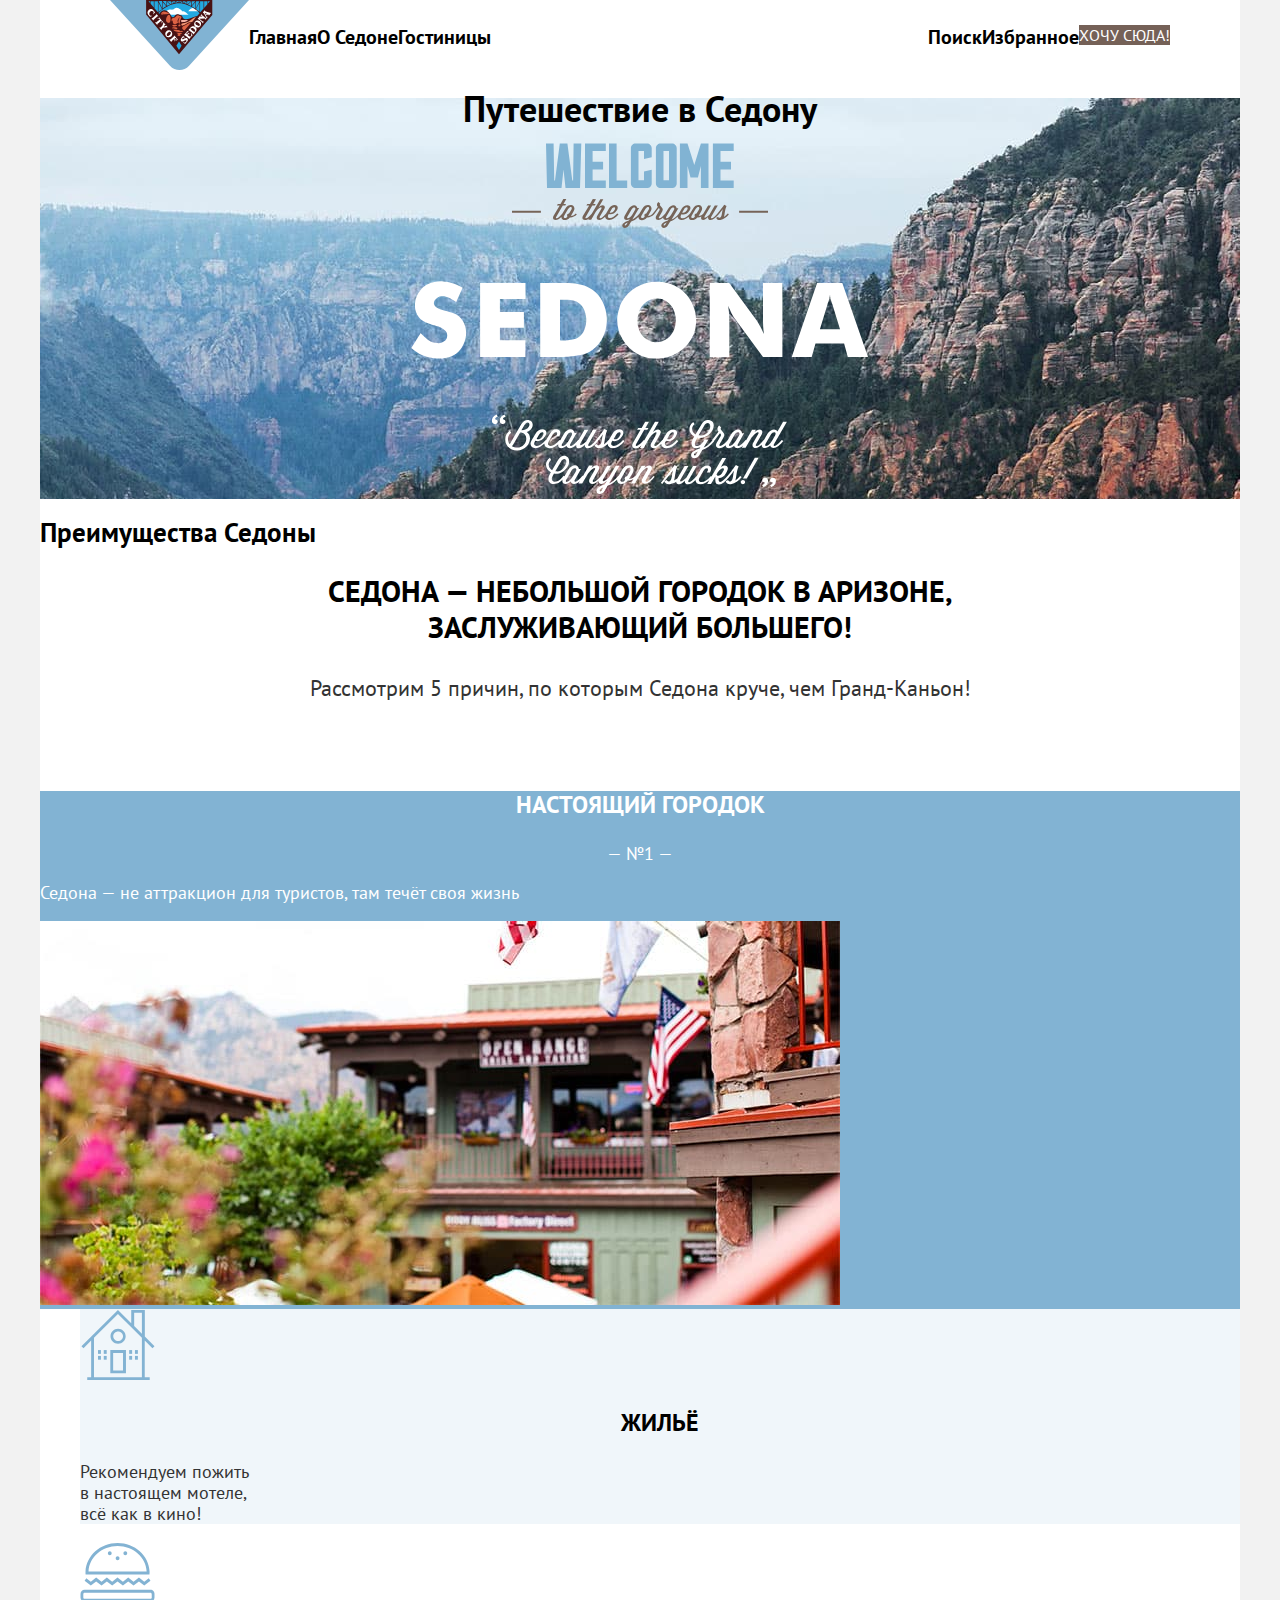
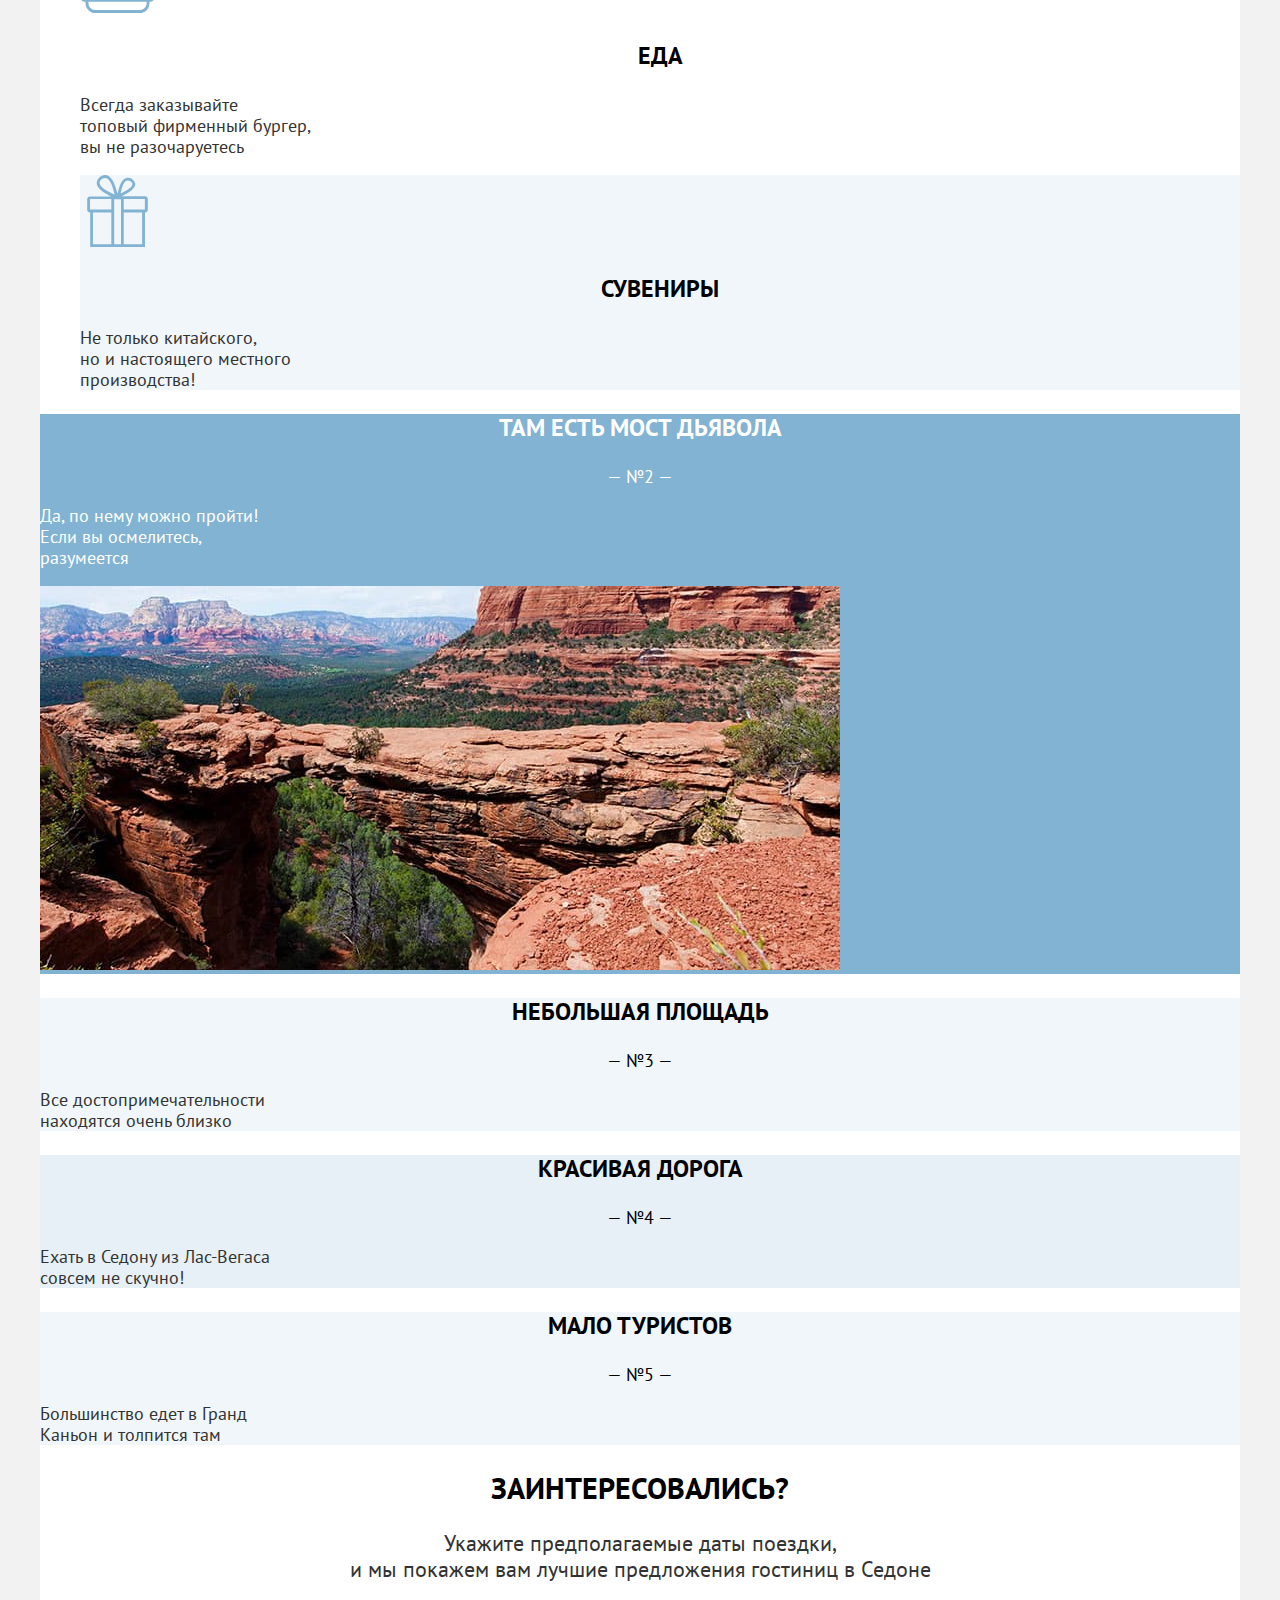
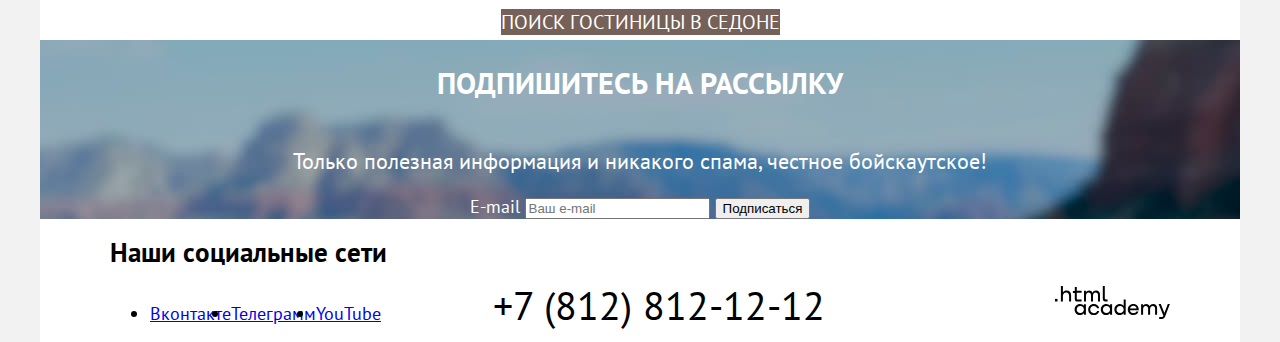
==== commit 8af94943: "базовая сетка страниц на флексах" ====
--- a/index.html
+++ b/index.html
@@ -200,9 +200,11 @@
         </section>
       </main>
       <footer class="footer">
+        <div class="container">
         <h2 class="visually-hidden">
           Наши социальные сети
         </h2>
+        <div class="footer-container">
         <ul class="footer-social-list">
           <li class="social-list-item">
             <a class="social-button vk" href="https://vk.com/htmlacademy">
@@ -232,6 +234,8 @@
         <a class="htmlacademy-link" href="https://htmlacademy.ru/">
           <img class="logo" src="images/logo/logo-htmlacademy.svg" width="115" height="34" alt="Логотип HTML Academy">
         </a>
+      </div>
+      </div>
       </footer>
     </div>
   </body>
--- a/styles/styles.css
+++ b/styles/styles.css
@@ -249,26 +249,52 @@
 }
 
 /* Футер */
+.footer-container {
+  display: flex;
+  justify-content: space-between;
+}
+.footer-contact {
+  width: 450px;
+  font-size: 40px;
+  line-height: 40px;
+  color: #000000;
+  text-decoration: none;
+}
+.footer-social-list {
+  display: flex;
+}
 .footer {
   background-color: #ffffff;
 }
 
 /* Каталог */
-.hotel-filter {
+.inner-header {
+  color: #FFFFFF;
   background-color: #826359;
   background-image: url("..//images/background-catalog.jpg");
   background-size: 100% auto;
   background-repeat: no-repeat;
-}
+
+}
+/* .hotel-filter {
+  background-color: #826359;
+  background-image: url("..//images/background-catalog.jpg");
+  background-size: 100% auto;
+  background-repeat: no-repeat;
+} */
 
 .inner-header-title {
   font-size: 60px;
   line-height: 78px;
   font-weight: 700;
   text-align: left;
-  color: #ffffff;
-}
-
+  /* color: #ffffff; */
+}
+/* Хлебные крошки */
+.breadcrumbs {
+  display: flex;
+  list-style-type: none;
+}
 .breadcrumbs-link {
   font-size: 16px;
   line-height: 21px;
@@ -277,7 +303,10 @@
   color: #ffffff;
   text-decoration: none;
 }
-
+/* Фильтры выбора гостиницы */
+.container-choise {
+  display: flex;
+}
 .choise-filter-title {
   font-size: 20px;
   line-height: 26px;
@@ -321,7 +350,10 @@
 .catalog-sorting {
   background-color: #ffffff;
 }
-
+.card {
+  display: flex;
+}
+/* Карточки гостиниц */
 .hotels {
   background-color: #ffffff;
 }
@@ -352,27 +384,20 @@
   background-color: #756157;
 }
 
-button-to-favorites {
+.button-to-favorites {
   font-weight: 700;
   text-transform: capitalize;
   color: #ffffff;
   background-color: #82b3d3;
 }
 
-button-in-favorites {
+.button-in-favorites {
   font-weight: 700;
   text-transform: capitalize;
   color: #ffffff;
   background-color: #7db54f;
 }
 
-hotel-card-rating {
-  font-weight: 400;
-  text-transform: capitalize;
-  color: #333333;
-  background-color: #f2f2f2;
-}
-
 .type-of-housing {
   text-align: left;
   color: #333333;
@@ -382,3 +407,10 @@
   text-align: left;
   color: #333333;
 }
+/* Пагинация */
+.container-pagination {
+  display: flex;
+}
+.pagination {
+  display: flex;
+}
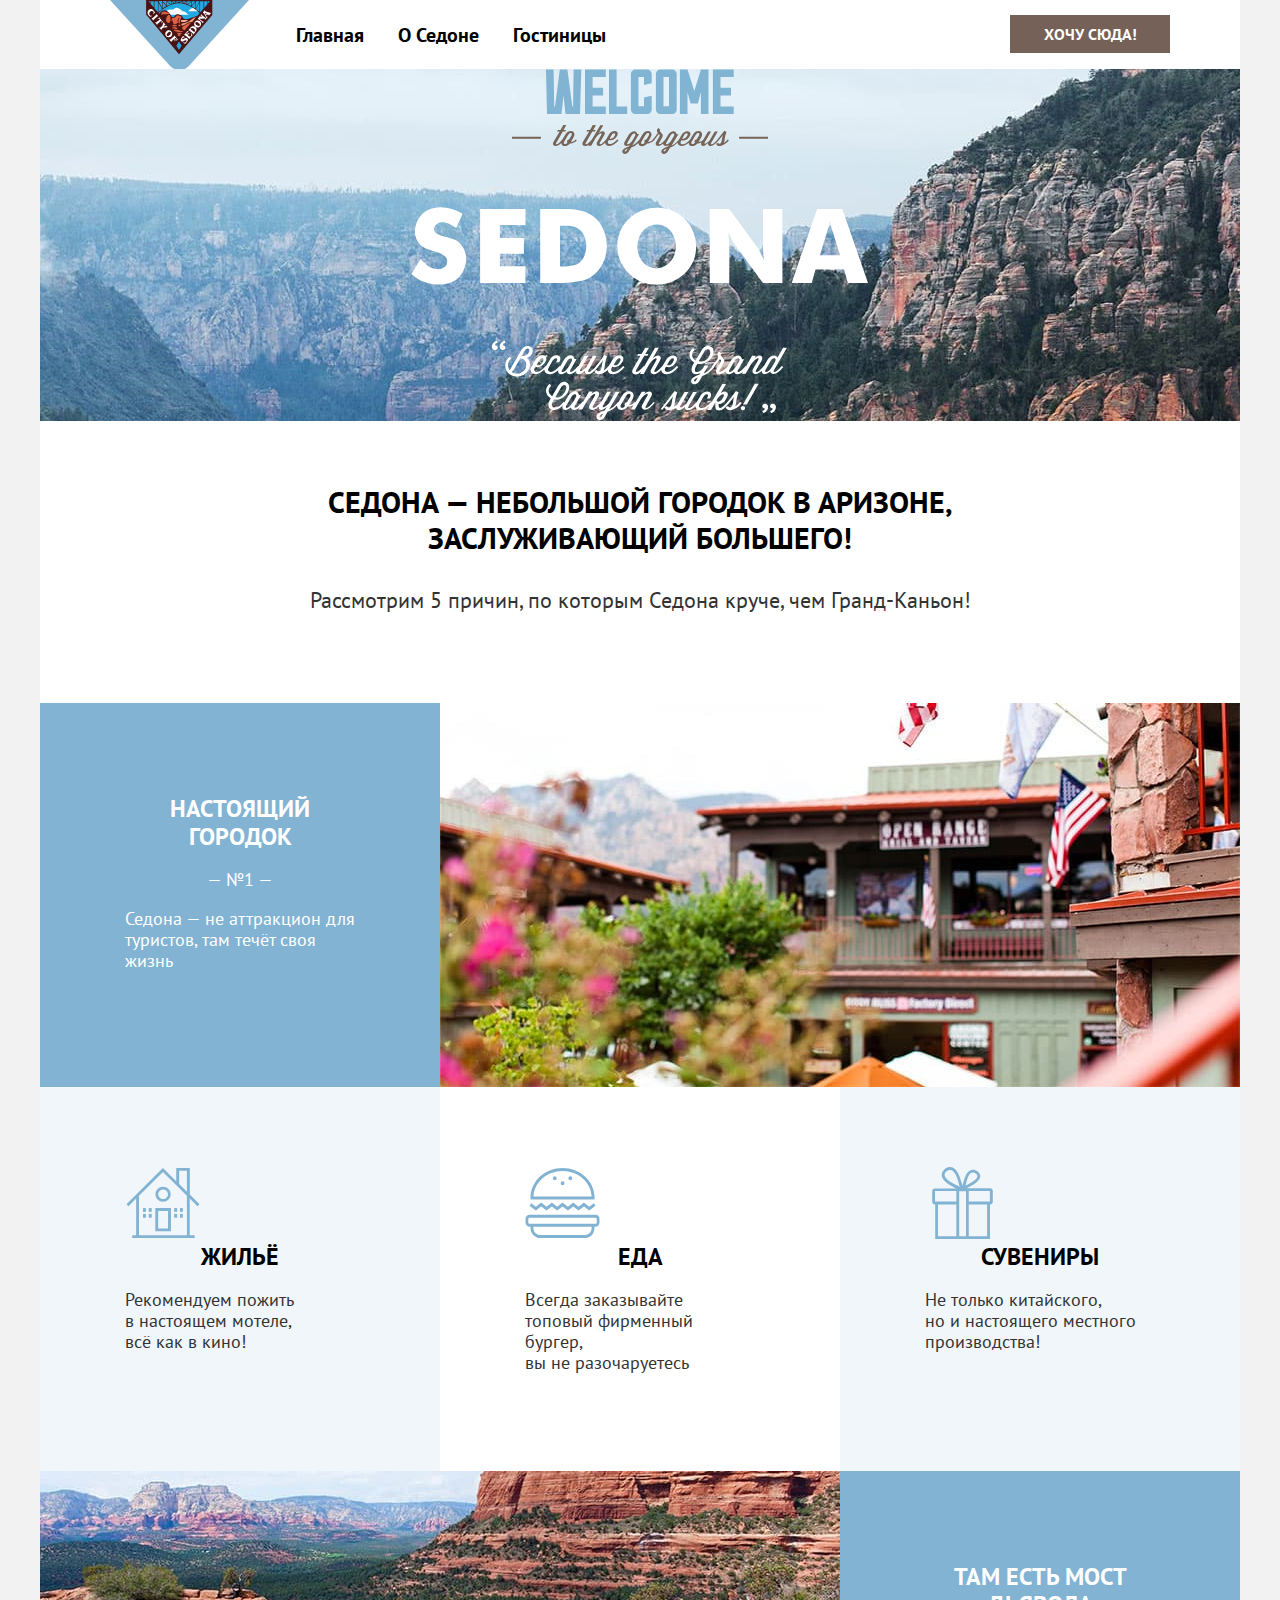
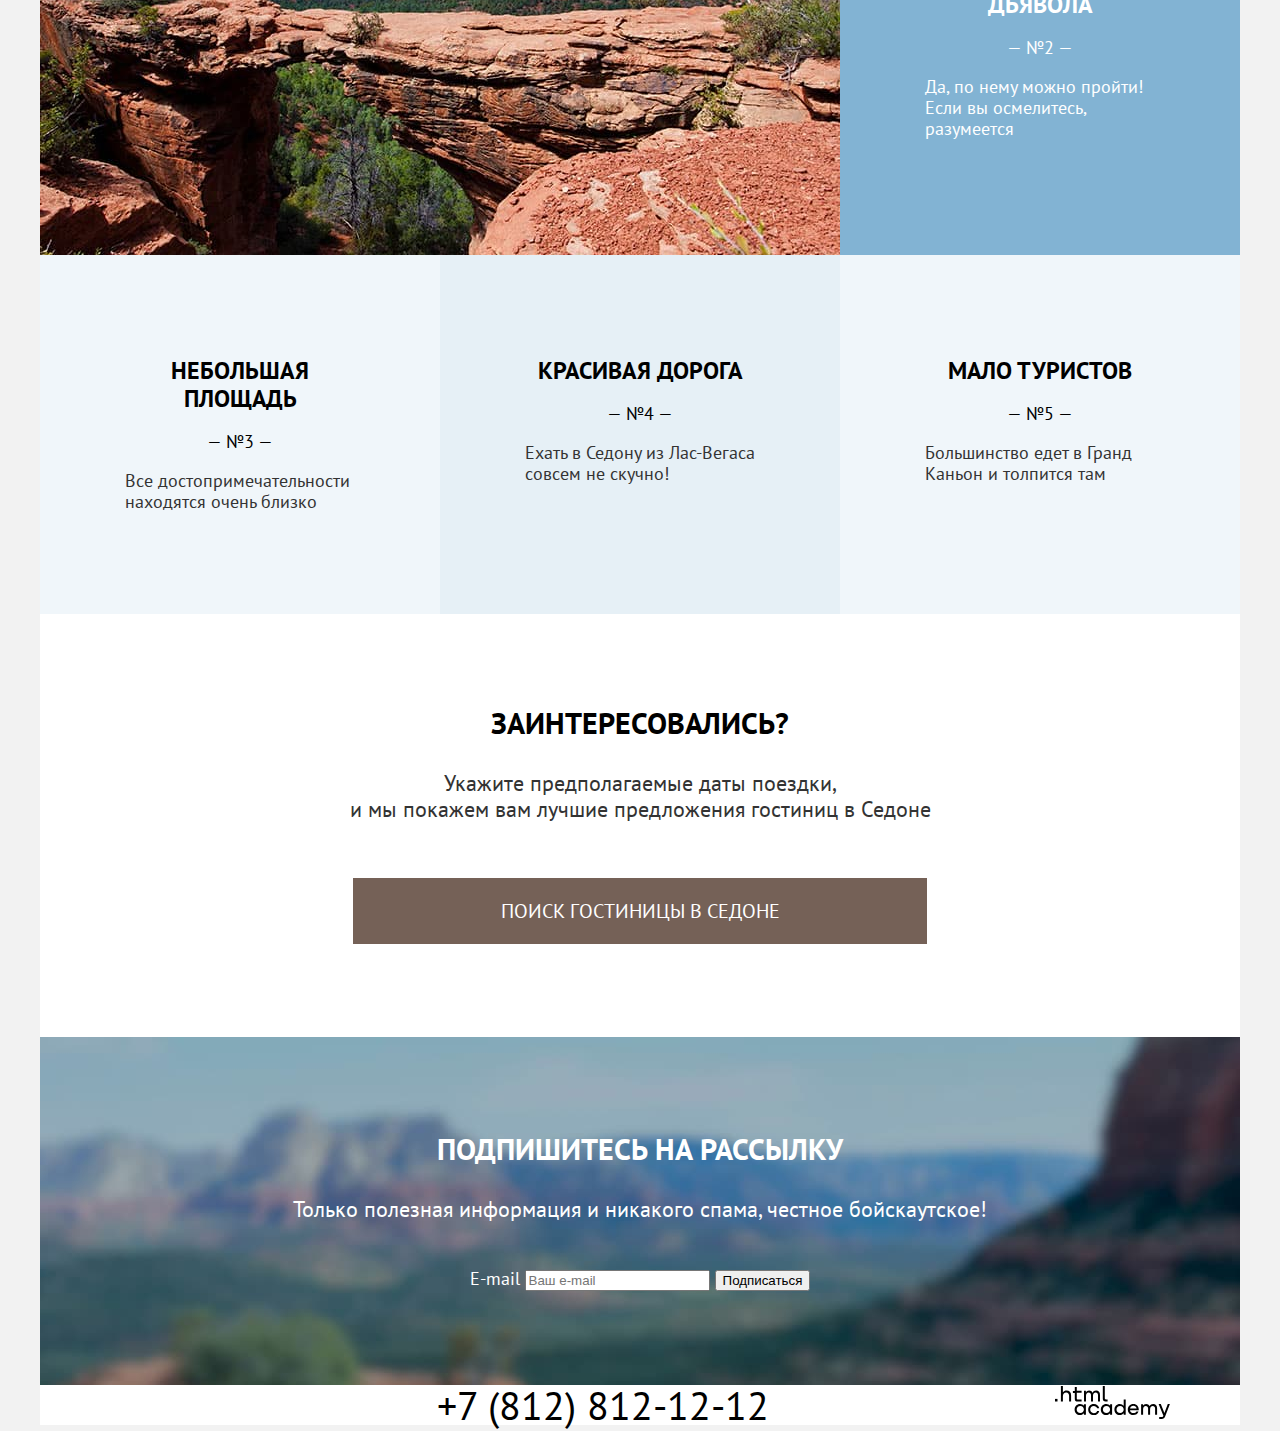
==== commit 7ceda10a: "отступы" ====
--- a/index.html
+++ b/index.html
@@ -13,51 +13,51 @@
     <div class="container-page">
       <header class="page-header">
         <div class="container">
-        <nav class="navigation">
-          <a class="navigation-logo" href="index.html">
-            <img class="logo" src="images/logo/coat-of-arms-of-sedona.svg" width="139" height="70"
-              alt="Герб города Седона">
-          </a>
-          <ul class="navigation-list">
-            <li class="navigation-item">
-              <a class="navigation-link navigation-current" href="#">
-                Главная
-              </a>
-            </li>
-            <li class="navigation-item">
-              <a class="navigation-link" href="about.html">
-                О Седоне
-              </a>
-            </li>
-            <li class="navigation-item">
-              <a class="navigation-link" href="catalog.html">
-                Гостиницы
-              </a>
-            </li>
-          </ul>
-          <ul class="navigation-list-user">
-            <li class="navigation-item-user">
-              <a class="navigation-link" href="#">
-                <span class="visually-hidden">
-                  Поиск
-                </span>
-              </a>
-            </li>
-            <li class="navigation-item-user">
-              <a class="navigation-link" href="#">
-                <span class="visually-hidden">
-                  Избранное
-                </span>
-              </a>
-            </li>
-            <li class="navigation-item-user">
-              <a class="navigation-link-button" href="#">
-                Хочу сюда!
-              </a>
-            </li>
-          </ul>
-        </nav>
-      </div>
+          <nav class="navigation">
+            <a class="navigation-logo" href="index.html">
+              <img class="logo" src="images/logo/coat-of-arms-of-sedona.svg" width="139" height="70"
+                alt="Герб города Седона">
+            </a>
+            <ul class="navigation-list">
+              <li class="navigation-item">
+                <a class="navigation-link navigation-current" href="#">
+                  Главная
+                </a>
+              </li>
+              <li class="navigation-item">
+                <a class="navigation-link" href="about.html">
+                  О Седоне
+                </a>
+              </li>
+              <li class="navigation-item">
+                <a class="navigation-link" href="catalog.html">
+                  Гостиницы
+                </a>
+              </li>
+            </ul>
+            <ul class="navigation-list-user">
+              <li class="navigation-item-user">
+                <a class="navigation-link" href="#">
+                  <span class="visually-hidden">
+                    Поиск
+                  </span>
+                </a>
+              </li>
+              <li class="navigation-item-user">
+                <a class="navigation-link" href="#">
+                  <span class="visually-hidden">
+                    Избранное
+                  </span>
+                </a>
+              </li>
+              <li class="navigation-item-user">
+                <a class="navigation-link navigation-link-button" href="#">
+                  Хочу сюда!
+                </a>
+              </li>
+            </ul>
+          </nav>
+        </div>
       </header>
       <main class="main-index main-container">
         <section class="welcome">
@@ -78,94 +78,116 @@
           </p>
           <ul class="advantages-list">
             <li class="advantages-list-item advantages-item-main">
-              <h3 class="advantages-title advantages-title-main">
-                Настоящий городок
-              </h3>
-              <p class="advantages-number">
-                — №1 —
-              </p>
-              <p class="advantages-description">
-                Седона — не аттракцион для туристов, там течёт своя жизнь
-              </p>
-              <img class="advantages-img" src="images/advantages/sedona-town.jpg" width="800" height="384"
-                alt="Фотография Седоны">
+              <div class="container-advatages">
+                <div class="container-text">
+                  <h3 class="advantages-title advantages-title-main">
+                    Настоящий городок
+                  </h3>
+                  <p class="advantages-number">
+                    — №1 —
+                  </p>
+                  <p class="advantages-description">
+                    Седона — не аттракцион для туристов, там течёт своя жизнь
+                  </p>
+                </div>
+                <img class="advantages-img" src="images/advantages/sedona-town.jpg" width="800" height="384"
+                  alt="Фотография Седоны">
+              </div>
               <ul class="service-list">
                 <li class="service-item advantages-housing">
-                  <img class="icon-housing" src="images/advantages/housing.svg" width="75" height="72"
-                    alt="иконка домика">
-                  <h3 class="advantages-title advantages-title-sub">
-                    Жильё
-                  </h3>
-                  <p class="advantages-description advantages-description-sub">
-                    Рекомендуем пожить<br>в настоящем мотеле,<br>всё как в кино!
-                  </p>
+                  <div class="container-service">
+                    <img class="icon-housing" src="images/advantages/housing.svg" width="75" height="72"
+                      alt="иконка домика">
+                    <h3 class="advantages-title advantages-title-sub">
+                      Жильё
+                    </h3>
+                    <p class="advantages-description advantages-description-sub">
+                      Рекомендуем пожить<br>в настоящем мотеле,<br>всё как в кино!
+                    </p>
+                  </div>
                 </li>
                 <li class="service-item advantages-food">
-                  <img class="icon-food" src="images/advantages/food.svg" width="75" height="72" alt="иконка еды">
-                  <h3 class="advantages-title advantages-title-sub">
-                    Еда
-                  </h3>
-                  <p class="advantages-description advantages-description-sub">
-                    Всегда заказывайте<br>топовый фирменный бургер,<br>вы не разочаруетесь
-                  </p>
+                  <div class="container-service">
+                    <img class="icon-food" src="images/advantages/food.svg" width="75" height="72" alt="иконка еды">
+                    <h3 class="advantages-title advantages-title-sub">
+                      Еда
+                    </h3>
+                    <p class="advantages-description advantages-description-sub">
+                      Всегда заказывайте<br>топовый фирменный бургер,<br>вы не разочаруетесь
+                    </p>
+                  </div>
                 </li>
                 <li class="service-item advantages-souvenirs">
-                  <img class="icon-souvenirs" src="images/advantages/souvenirs.svg" width="75" height="72"
-                    alt="иконка сувенира">
-                  <h3 class="advantages-title advantages-title-sub">
-                    Сувениры
-                  </h3>
-                  <p class="advantages-description advantages-description-sub">
-                    Не только китайского,<br>но и настоящего местного<br>производства!
-                  </p>
+                  <div class="container-service">
+                    <img class="icon-souvenirs" src="images/advantages/souvenirs.svg" width="75" height="72"
+                      alt="иконка сувенира">
+                    <h3 class="advantages-title advantages-title-sub">
+                      Сувениры
+                    </h3>
+                    <p class="advantages-description advantages-description-sub">
+                      Не только китайского,<br>но и настоящего местного<br>производства!
+                    </p>
+                  </div>
                 </li>
               </ul>
             </li>
             <li class="advantages-list-item advantages-item-main">
-              <h3 class="advantages-title advantages-title-main ">
-                Там есть мост дьявола
-              </h3>
-              <p class="advantages-number">
-                — №2 —
-              </p>
-              <p class="advantages-description">
-                Да, по нему можно пройти!<br>Если вы осмелитесь,<br>разумеется
-              </p>
-              <img class="advantages-img" src="images/advantages/devil-bridge.jpg" width="800" height="384"
-                alt="Фотография Моста Дьявола">
+              <div class="container-advatages">
+                <img class="advantages-img" src="images/advantages/devil-bridge.jpg" width="800" height="384"
+                  alt="Фотография Моста Дьявола">
+                <div class="container-text">
+
+                  <h3 class="advantages-title advantages-title-main ">
+                    Там есть мост дьявола
+                  </h3>
+                  <p class="advantages-number">
+                    — №2 —
+                  </p>
+                  <p class="advantages-description">
+                    Да, по нему можно пройти!Если вы осмелитесь,<br>разумеется
+                  </p>
+                </div>
+
+              </div>
             </li>
             <li class="advantages-list-item advantages-square">
-              <h3 class="advantages-title advantages-title-sub">
-                Небольшая площадь
-              </h3>
-              <p class="advantages-number">
-                — №3 —
-              </p>
-              <p class="advantages-description advantages-description-sub">
-                Все достопримечательности<br>находятся очень близко
-              </p>
+              <div class="container-item">
+                <h3 class="advantages-title advantages-title-sub">
+                  Небольшая площадь
+                </h3>
+                <p class="advantages-number">
+                  — №3 —
+                </p>
+                <p class="advantages-description advantages-description-sub">
+                  Все достопримечательности<br>находятся очень близко
+                </p>
+              </div>
             </li>
             <li class="advantages-list-item advantages-road">
-              <h3 class="advantages-title advantages-title-sub">
-                Красивая дорога
-              </h3>
-              <p class="advantages-number">
-                — №4 —
-              </p>
-              <p class="advantages-description advantages-description-sub">
-                Ехать в Седону из Лас-Вегаса<br>совсем не скучно!
-              </p>
+              <div class="container-item">
+                <h3 class="advantages-title advantages-title-sub">
+                  Красивая дорога
+                </h3>
+                <p class="advantages-number">
+                  — №4 —
+                </p>
+                <p class="advantages-description advantages-description-sub">
+                  Ехать в Седону из Лас-Вегаса<br>совсем не скучно!
+                </p>
+              </div>
             </li>
             <li class="advantages-list-item advantages-tourists">
-              <h3 class="advantages-title advantages-title-sub">
-                Мало туристов
-              </h3>
-              <p class="advantages-number">
-                — №5 —
-              </p>
-              <p class="advantages-description advantages-description-sub">
-                Большинство едет в Гранд<br>Каньон и толпится там
-              </p>
+              <div class="container-item">
+                <h3 class="advantages-title advantages-title-sub">
+                  Мало туристов
+                </h3>
+                <p class="advantages-number">
+                  — №5 —
+                </p>
+                <p class="advantages-description advantages-description-sub">
+                  Большинство едет в Гранд<br>Каньон и толпится там
+                </p>
+              </div>
             </li>
           </ul>
         </section>
@@ -201,41 +223,42 @@
       </main>
       <footer class="footer">
         <div class="container">
-        <h2 class="visually-hidden">
-          Наши социальные сети
-        </h2>
-        <div class="footer-container">
-        <ul class="footer-social-list">
-          <li class="social-list-item">
-            <a class="social-button vk" href="https://vk.com/htmlacademy">
-              <span class="visually-hidden">
-                Вконтакте
-              </span>
+          <h2 class="visually-hidden">
+            Наши социальные сети
+          </h2>
+          <div class="footer-container">
+            <ul class="footer-social-list">
+              <li class="social-list-item">
+                <a class="social-button vk" href="https://vk.com/htmlacademy">
+                  <span class="visually-hidden">
+                    Вконтакте
+                  </span>
+                </a>
+              </li>
+              <li class="social-list-item">
+                <a class="social-button telegram" href="https://t.me/htmlacademy">
+                  <span class="visually-hidden">
+                    Телеграмм
+                  </span>
+                </a>
+              </li>
+              <li class="social-list-item">
+                <a class="social-button youtube" href="https://www.youtube.com/user/htmlacademyru">
+                  <span class="visually-hidden">
+                    YouTube
+                  </span>
+                </a>
+              </li>
+            </ul>
+            <a class="footer-contact" href="tele:+78128121212">
+              +7 (812) 812-12-12
             </a>
-          </li>
-          <li class="social-list-item">
-            <a class="social-button telegram" href="https://t.me/htmlacademy">
-              <span class="visually-hidden">
-                Телеграмм
-              </span>
+            <a class="htmlacademy-link" href="https://htmlacademy.ru/">
+              <img class="logo" src="images/logo/logo-htmlacademy.svg" width="115" height="34"
+                alt="Логотип HTML Academy">
             </a>
-          </li>
-          <li class="social-list-item">
-            <a class="social-button youtube" href="https://www.youtube.com/user/htmlacademyru">
-              <span class="visually-hidden">
-                YouTube
-              </span>
-            </a>
-          </li>
-        </ul>
-        <a class="footer-contact" href="tele:+78128121212">
-          +7 (812) 812-12-12
-        </a>
-        <a class="htmlacademy-link" href="https://htmlacademy.ru/">
-          <img class="logo" src="images/logo/logo-htmlacademy.svg" width="115" height="34" alt="Логотип HTML Academy">
-        </a>
-      </div>
-      </div>
+          </div>
+        </div>
       </footer>
     </div>
   </body>
--- a/styles/styles.css
+++ b/styles/styles.css
@@ -14,12 +14,16 @@
   font-display: swap;
 }
 
+* {
+  box-sizing: border-box;
+}
+
 html {
   height: 100%;
 }
 
 body {
-  margin: 0;
+  margin: 0 ;
   display: flex;
   flex-direction: column;
   min-height: 100%;
@@ -32,7 +36,16 @@
   width: 1280px;
 
 }
-
+.visually-hidden {
+  position: absolute;
+  width: 1px;
+  height: 1px;
+  margin: -1px;
+  padding: 0;
+  border: 0;
+  clip: rect(0 0 0 0);
+  overflow: hidden;
+}
 .container-page {
   margin: 0 auto;
   display: flex;
@@ -49,28 +62,43 @@
 .navigation {
   display:flex;
 }
-
-.logo {
-  margin:0,30px,-5px,0;
-}
-
+.navigation-logo {
+  margin:0 0 -5px;
+}
 .navigation-list {
   display: flex;
+  flex-wrap: wrap;
   max-width: 550px;
-  margin: auto auto auto 0;
+  margin: auto auto auto 30px;
   padding: 0;
   list-style-type:none;
 }
-
+.navigation-link {
+  display: block;
+  padding: 20px 17px;
+  font-size: 20px;
+  line-height: 26px;
+  font-weight: 700;
+  text-align: center;
+  color: inherit;
+  text-decoration: none;
+}
 .navigation-list-user {
   display: flex;
+  flex-wrap: wrap;
   max-width: 300px;
   margin: auto 0 auto auto;
   list-style-type:none;
 }
-
-
+.navigation-link {
+  padding: auto ;
+}
 .navigation-link-button {
+  display: inline-block;
+  min-width: 160px;
+  min-height: 37px;
+  margin: auto auto auto 20px;
+  padding: 9px 15px;
   font-family: "PT Sans", sans-serif;
   font-size: 16px;
   line-height: 20px;
@@ -79,24 +107,16 @@
   text-decoration: none;
   color: #ffffff;
   background-color: #756157;
-}
-
-.navigation-link {
-  font-size: 20px;
-  line-height: 26px;
-  font-weight: 700;
-  text-align: left;
-  color: inherit;
-  text-decoration: none;
-}
+  cursor: pointer;
+  border: none;
+}
+
 .main-container {
   flex-grow: 1;
 }
-
 .page-header {
   background-color: #ffffff;
 }
-
 /* Добро пожаловать  */
 .welcome {
   text-align: center;
@@ -105,10 +125,11 @@
   background-size: 100% auto;
   background-repeat: no-repeat;
 }
-
-.main-image {
+.welcome-logo {
   display: block;
-  margin: 51 0 82 0;
+  align-items: center;
+  margin: 0 auto 63px;
+  padding: 51px auto 82px;
 }
 
 /* .advantages {
@@ -116,6 +137,7 @@
 } */
 
 .town-main {
+  margin: 0 auto 31px;
   font-size: 30px;
   line-height: 36px;
   font-weight: 700;
@@ -124,6 +146,7 @@
 }
 
 .town-cause {
+  margin: 0 auto 90px;
   font-size: 22px;
   line-height: 26px;
   font-weight: 400;
@@ -131,34 +154,79 @@
   color: #333333;
 }
 
+
+
+/* Преимущества Седодоны */
+
+.advantages-list {
+  display:flex;
+  flex-wrap: wrap;
+  /* flex-direction: column; */
+  margin: 0 0 91px;
+  padding: 0;
+  list-style-type: none;
+}
+.advantages-number {
+  text-align: center;
+}
+.container-text {
+  width: 230;
+  margin: 92px 85px;
+
+}
+.container-item {
+  width: 230px;
+  margin:102px 85px;
+}
+.container-service {
+  /* display: flex; */
+  width: 230px;
+  /* min-height: 384px; */
+  margin: 80px 85px;
+  /* flex-direction: column;
+  flex-wrap: wrap; */
+}
+.container-advatages {
+  display: flex;
+}
+.advantages-item-main {
+  display: flex;
+  flex-wrap: wrap;
+  color: #ffffff;
+  background-color: #82b3d3;
+  margin: 0;
+  padding: 0;
+}
+.service-list {
+  display: flex;
+  flex-wrap: wrap;
+  background-color: #FFFFFF;
+  list-style-type:none;
+  margin: 0;
+  padding: 0;
+}
+.service-item {
+  display: flex;
+  flex-wrap: wrap;
+}
 .advantages-title {
+  margin: 0;
+  padding: 0;
   font-size: 24px;
   line-height: 28px;
   font-weight: 700;
   text-align: center;
   text-transform: uppercase;
 }
-
-/* Преимущества Седодоны */
-
-.advantages-list {
-  /* display:flex; */
-  margin: 90px 0 0 0;
-  padding: 0;
-  list-style-type: none;
-}
-.advantages-number {
-  text-align: center;
-}
-.advantages-item-main {
-  color: #ffffff;
-  background-color: #82b3d3;
-}
-.service-list {
-  background-color: #FFFFFF;
-  list-style-type:none;
-  margin: 0;
-}
+/* .advantages-number {
+  margin: 0;
+  padding: 0;
+}
+.advantages-description {
+  margin: 0;
+  padding: 0;
+} */
+
 .advantages-description-sub {
   color: #333333;
 }
@@ -177,12 +245,16 @@
 }
 /* Заинтересовались */
 .search-hotel {
-  width: 1200;
-  /* background-color: #ffffff; */
+  margin: 0 0 93px;
+  display: flex;
+  flex-direction: column;
+  /* padding: 91px auto 93px; */
+  /* justify-content: center; */
   text-align: center;
 }
 
 .search-hotel-title {
+  margin: 0 auto 29px ;
   font-size: 30px;
   line-height: 36px;
   font-weight: 700;
@@ -190,6 +262,7 @@
 }
 
 .search-hotel-description {
+  margin: 0  auto 56px;
   font-size: 22px;
   line-height: 26px;
   /* font-weight: 400; */
@@ -197,6 +270,10 @@
 }
 
 .button-search-hotel {
+  font-weight: 700;
+  margin: 0 auto ;
+  min-width: 574px;
+  padding: 15px 12px;
   font-size: 20px;
   line-height: 36px;
   font-weight: 400;
@@ -210,6 +287,7 @@
 .newsletter {
   display: flex;
   flex-direction: column;
+  /* padding: 94px auto; */
   text-align: center;
   color:#FFFFFF;
   background-size: 100% auto;
@@ -224,6 +302,7 @@
   background-repeat: no-repeat;
 }
 .newsletter-title {
+  margin: 94px auto 29px ;
   font-size: 30px;
   line-height: 36px;
   font-weight: 700;
@@ -232,12 +311,16 @@
 
 }
 .newsletter-description {
+  margin: 0 auto 46px;
   font-size: 22px;
   line-height: 26px;
   font-weight: 400;
   /* text-align: center; */
   /* color: #ffffff; */
 }
+.newsletter-form {
+  margin: 0 auto 94px;
+}
 .newsletter-catalog {
   background-color: #ffffff;
 }
@@ -253,15 +336,16 @@
   display: flex;
   justify-content: space-between;
 }
+.footer-social-list {
+  display: flex;
+  list-style-type: none;
+}
 .footer-contact {
-  width: 450px;
+  max-width: 720px;
   font-size: 40px;
   line-height: 40px;
   color: #000000;
   text-decoration: none;
-}
-.footer-social-list {
-  display: flex;
 }
 .footer {
   background-color: #ffffff;
@@ -293,9 +377,13 @@
 /* Хлебные крошки */
 .breadcrumbs {
   display: flex;
-  list-style-type: none;
+  margin: 0;
+  padding: 0;
+  list-style-type: none;
+
 }
 .breadcrumbs-link {
+  margin-right: 26px;
   font-size: 16px;
   line-height: 21px;
   font-weight: 400;
@@ -303,6 +391,9 @@
   color: #ffffff;
   text-decoration: none;
 }
+/* .coise-hotels{
+  display: flex;
+} */
 /* Фильтры выбора гостиницы */
 .container-choise {
   display: flex;
@@ -314,7 +405,9 @@
   text-align: left;
   color: #ffffff;
 }
-
+.choise-filter-list {
+  list-style-type: none;
+}
 .choise-filter-item {
   font-weight: 400;
   text-align: left;
@@ -322,6 +415,7 @@
 }
 
 .sort-hotel {
+  margin-right: auto;
   font-size: 30px;
   line-height: 36px;
   font-weight: 700;
@@ -330,6 +424,7 @@
 }
 
 .button-submit {
+  padding: 14px 15px;
   font-size: 16px;
   line-height: 20px;
   font-weight: 700;
@@ -347,27 +442,59 @@
   color: #ffffff;
 }
 
+
 .catalog-sorting {
   background-color: #ffffff;
 }
 .card {
   display: flex;
+  list-style-type: none;
+  margin: 0 0 auto 0;
+  padding: 0;
 }
 /* Карточки гостиниц */
 .hotels {
   background-color: #ffffff;
 }
-
+.hotel-list {
+
+  display: grid;
+  grid-template-columns: repeat(3,340px);
+  gap: 18px;
+  column-gap: 18px;
+  list-style-type: none;
+  margin: 0 0 66px;
+  padding: 0;
+}
+.hotel-card {
+  display: grid;
+  grid-template-columns: 140px 140px;
+  grid-template-rows: 255px 21px 37px 37px;
+  gap: 16px 20px;
+  margin: 0;
+  padding: 20px;
+}
 .hotel-card-title {
   font-size: 24px;
   line-height: 28px;
   font-weight: 700;
   text-align: left;
+  grid-column: 1/-1;
+  margin:0;
+  padding: 0;
+  /* display: block; */
 }
 
 .hotel-card-link {
   text-decoration: none;
   color: inherit;
+  display: grid;
+  grid-template-rows: 211px 28px;
+  row-gap: 16px;
+  grid-column: 1/-1;
+}
+.hotel-card-image {
+  /* grid-column: 1/-1; */
 }
 
 .hotel-card-button {
@@ -401,16 +528,46 @@
 .type-of-housing {
   text-align: left;
   color: #333333;
+  display:block;
+  margin:0;
+  padding: 0;
 }
 
 .hotel-card-price {
   text-align: left;
   color: #333333;
+  display: block;
+  margin:0;
+  padding: 0;
 }
 /* Пагинация */
 .container-pagination {
   display: flex;
+  flex-wrap: wrap;
 }
 .pagination {
   display: flex;
-}
+  list-style-type: none;
+  margin:0 auto 0 0;
+  padding: 0;
+}
+.pagination-item {
+ width: 60px;
+ height: 60px;
+ background-color: #82B3D3;
+ /* margin-right: 8px; */
+}
+.pagination-item:not(:last-child) {
+  margin-right: 8px;
+ }
+.pagination-link {
+  display: block;
+  text-align: center;
+  text-decoration: none;
+  font-weight: 700;
+  text-transform: capitalize;
+  color: #ffffff;
+  font-size: 20px;
+  line-height:36px;
+  padding:12px auto 13px auto;
+}
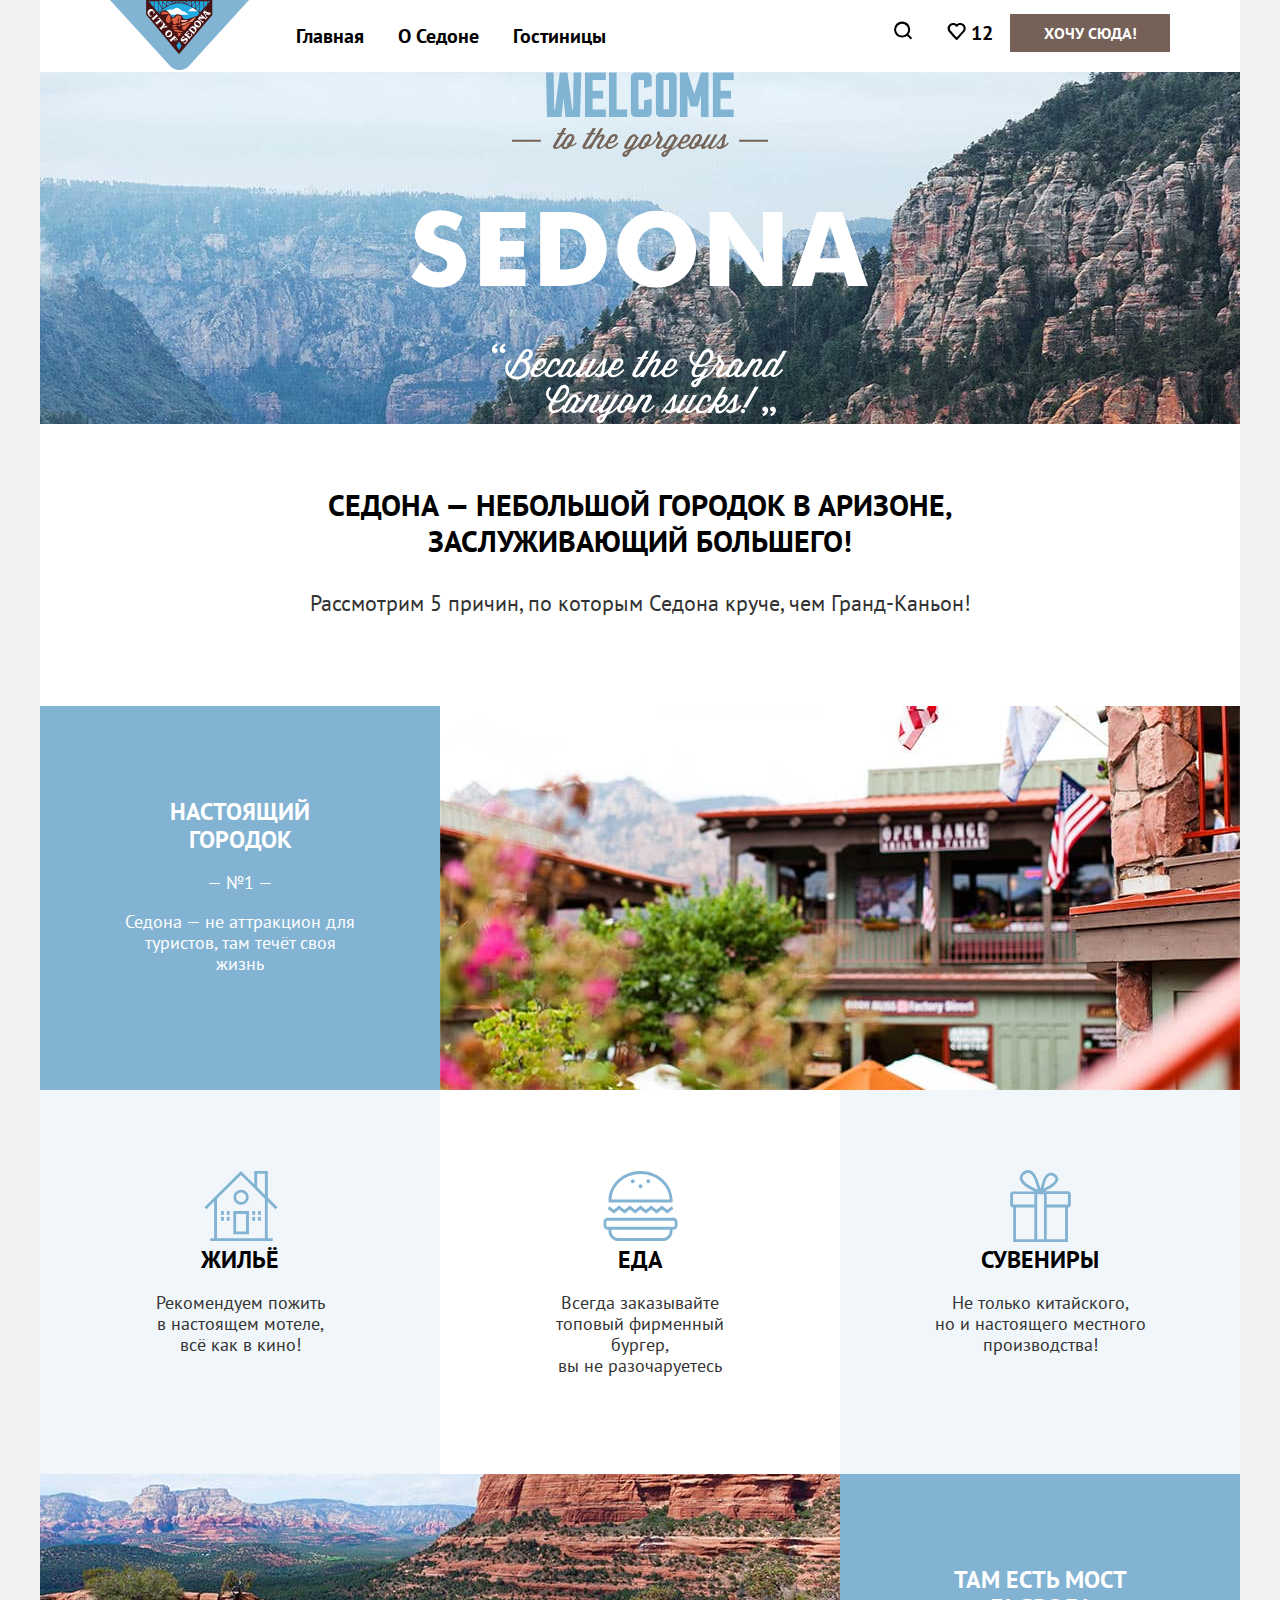
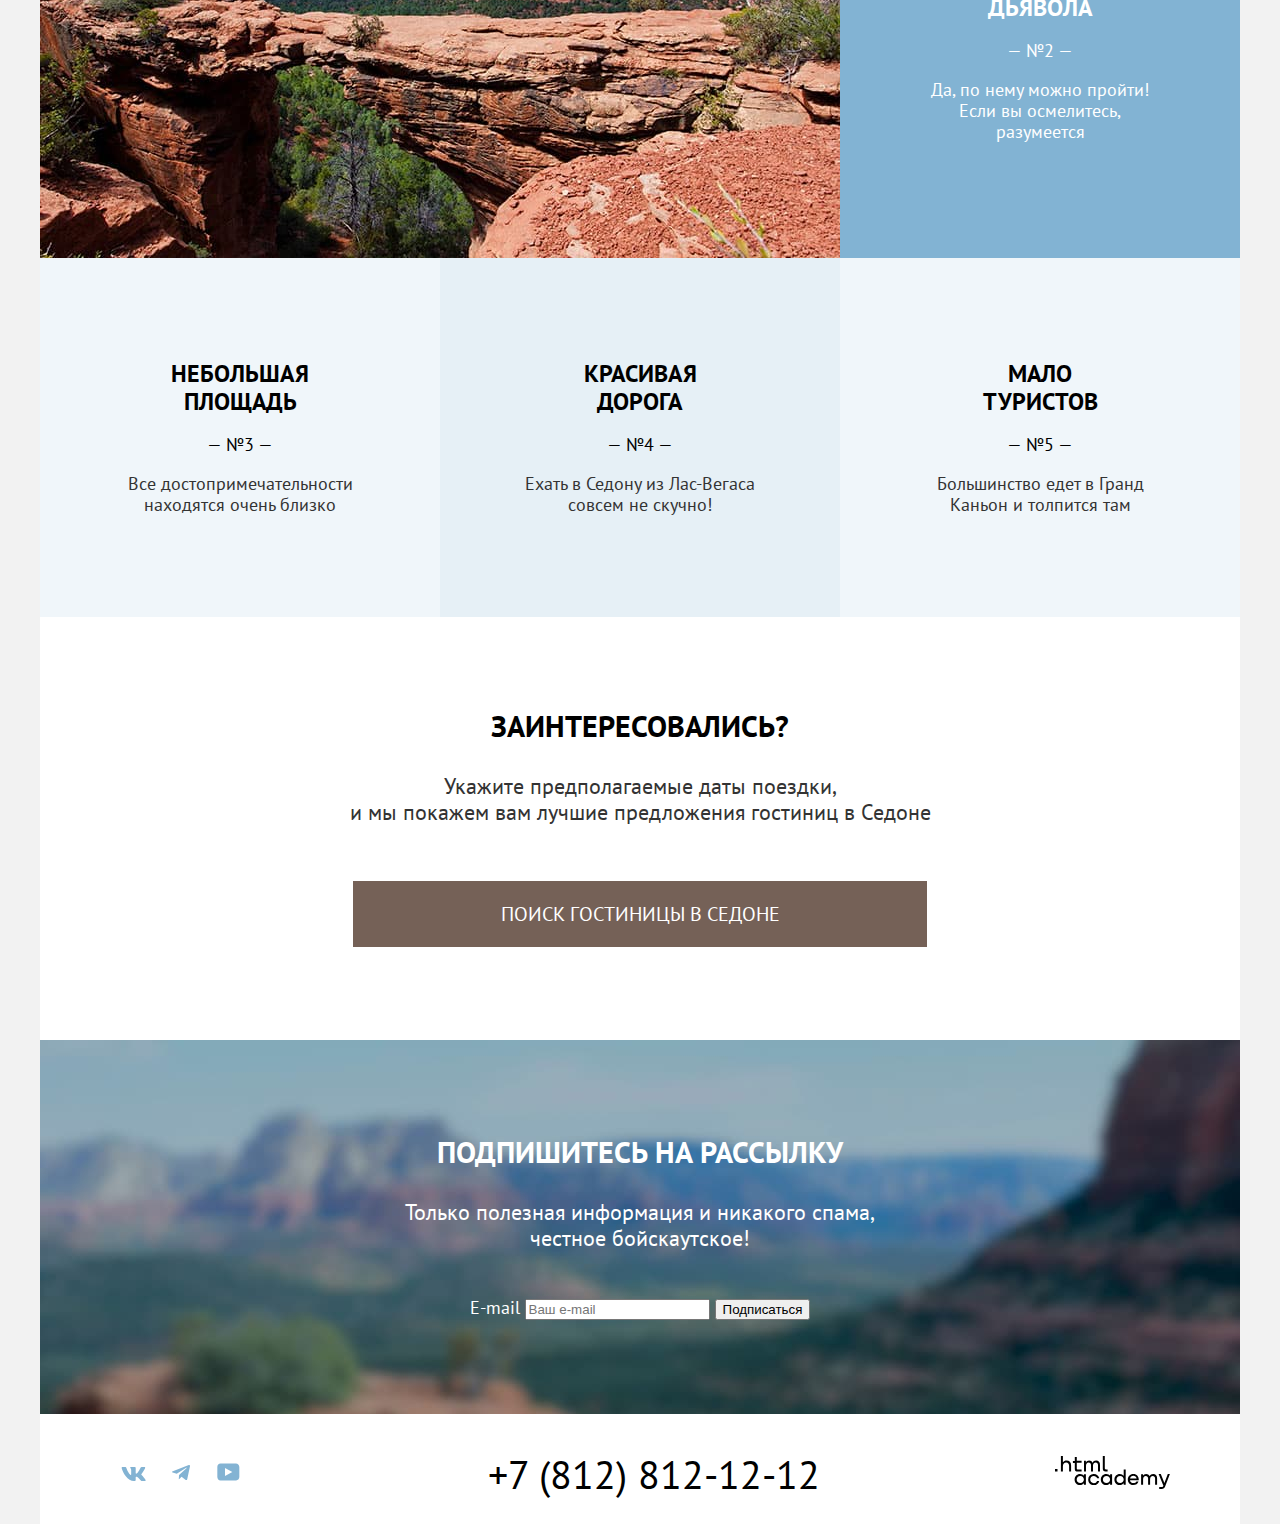
==== commit c13d1dfc: "декоративные элементы" ====
--- a/index.html
+++ b/index.html
@@ -38,6 +38,12 @@
             <ul class="navigation-list-user">
               <li class="navigation-item-user">
                 <a class="navigation-link" href="#">
+                  <svg class="navigation-icon" aria-hidden="true" focusable="false" width="19" height="19"
+                    viewBox="0 0 19 19" fill="none" xmlns="http://www.w3.org/2000/svg">
+                    <path
+                      d="m18.16 17.05-3.71-3.7c1-1.3 1.7-3 1.7-4.9 0-4.4-3.6-8-8.02-8a8.12 8.12 0 0 0-8.02 8.1c0 4.4 3.6 8 8.02 8 1.8 0 3.51-.6 4.91-1.7l3.71 3.7 1.4-1.5Zm-10.03-2.5c-3.3 0-6.02-2.7-6.02-6a6.03 6.03 0 0 1 12.04 0c0 3.3-2.71 6-6.02 6Z"
+                      fill="#000" />
+                  </svg>
                   <span class="visually-hidden">
                     Поиск
                   </span>
@@ -45,9 +51,16 @@
               </li>
               <li class="navigation-item-user">
                 <a class="navigation-link" href="#">
+                  <svg class="navigation-icon" aria-hidden="true" focusable="false" width="19" height="17"
+                    viewBox="0 0 19 17" fill="none" xmlns="http://www.w3.org/2000/svg">
+                    <path
+                      d="M9.58 17c-.3 0-.6-.1-.8-.4-5.42-6.1-6.72-7.5-7.03-7.9A5.4 5.4 0 0 1 6.16 0c1.31 0 2.51.5 3.52 1.3a5.47 5.47 0 0 1 9.03 4.1c0 1.3-.5 2.5-1.31 3.4l-7.02 7.9c-.2.2-.4.3-.8.3ZM3.56 7.5c.3.4 3.51 4 6.12 6.9l6.21-7c.5-.5.7-1.2.7-2 0-1.8-1.5-3.3-3.3-3.3-1 0-2 .5-2.71 1.3-.3.3-.6.4-.9.4-.3 0-.6-.2-.8-.4a3.7 3.7 0 0 0-2.71-1.3c-1.8 0-3.31 1.5-3.31 3.3-.1.9.3 1.6.7 2.1-.1 0-.1 0 0 0Z"
+                      fill="#000" />
+                  </svg>
                   <span class="visually-hidden">
                     Избранное
                   </span>
+                  <span class="favorites">12</span>
                 </a>
               </li>
               <li class="navigation-item-user">
@@ -153,7 +166,7 @@
             <li class="advantages-list-item advantages-square">
               <div class="container-item">
                 <h3 class="advantages-title advantages-title-sub">
-                  Небольшая площадь
+                  Небольшая<br>площадь
                 </h3>
                 <p class="advantages-number">
                   — №3 —
@@ -166,7 +179,7 @@
             <li class="advantages-list-item advantages-road">
               <div class="container-item">
                 <h3 class="advantages-title advantages-title-sub">
-                  Красивая дорога
+                  Красивая<br>дорога
                 </h3>
                 <p class="advantages-number">
                   — №4 —
@@ -179,7 +192,7 @@
             <li class="advantages-list-item advantages-tourists">
               <div class="container-item">
                 <h3 class="advantages-title advantages-title-sub">
-                  Мало туристов
+                  Мало<br>туристов
                 </h3>
                 <p class="advantages-number">
                   — №5 —
@@ -207,7 +220,7 @@
             Подпишитесь на рассылку
           </h2>
           <p class="newsletter-description">
-            Только полезная информация и никакого спама, честное бойскаутское!
+            Только полезная информация и никакого спама,<br>честное бойскаутское!
           </p>
           <form class="newsletter-form" action="https://echo.htmlacademy.ru/" method="post">
             <label for="newsletter-email">
@@ -230,6 +243,12 @@
             <ul class="footer-social-list">
               <li class="social-list-item">
                 <a class="social-button vk" href="https://vk.com/htmlacademy">
+                  <svg class="social-icon-vk" aria-hidden="true" focusable="false" width="25" height="14" viewBox="0 0 25 14" fill="none"
+                    xmlns="http://www.w3.org/2000/svg">
+                    <path fill-rule="evenodd" clip-rule="evenodd"
+                      d="M24.12.95c.16-.55 0-.95-.8-.95H20.7c-.67 0-.98.35-1.15.73 0 0-1.33 3.2-3.22 5.27-.61.6-.9.8-1.23.8-.16 0-.41-.2-.41-.74V.95c0-.66-.19-.95-.74-.95H9.82c-.42 0-.67.3-.67.6 0 .61.95.76 1.04 2.5v3.8c0 .84-.15.99-.48.99-.9 0-3.06-3.21-4.34-6.89-.25-.71-.5-1-1.18-1H1.57c-.75 0-.9.35-.9.73 0 .68.89 4.07 4.14 8.55 2.17 3.06 5.23 4.72 8 4.72 1.68 0 1.88-.37 1.88-1v-2.32c0-.73.16-.88.7-.88.38 0 1.05.2 2.6 1.67 1.79 1.75 2.08 2.53 3.08 2.53h2.63c.75 0 1.12-.37.9-1.1-.23-.72-1.08-1.77-2.2-3.02-.62-.7-1.54-1.47-1.82-1.86-.39-.49-.28-.7 0-1.14 0 0 3.2-4.43 3.54-5.93Z"
+                      fill="#83B3D3" />
+                  </svg>
                   <span class="visually-hidden">
                     Вконтакте
                   </span>
@@ -237,6 +256,12 @@
               </li>
               <li class="social-list-item">
                 <a class="social-button telegram" href="https://t.me/htmlacademy">
+                  <svg class="social-icon-tg" aria-hidden="true" focusable="false" width="18" height="16" viewBox="0 0 18 16" fill="none"
+                    xmlns="http://www.w3.org/2000/svg">
+                    <path
+                      d="M16.79.1.84 6.25c-1.09.43-1.08 1.04-.2 1.31l4.1 1.28 9.47-5.98c.44-.27.85-.12.52.18L7.05 9.96l-.28 4.22c.41 0 .6-.19.83-.41l1.99-1.93 4.13 3.05c.77.42 1.31.2 1.5-.7l2.72-12.8c.28-1.12-.43-1.62-1.16-1.3Z"
+                      fill="#83B3D3" />
+                  </svg>
                   <span class="visually-hidden">
                     Телеграмм
                   </span>
@@ -244,6 +269,12 @@
               </li>
               <li class="social-list-item">
                 <a class="social-button youtube" href="https://www.youtube.com/user/htmlacademyru">
+                  <svg class="social-icon-youtube" aria-hidden="true" focusable="false" width="23" height="18" viewBox="0 0 23 18" fill="none"
+                    xmlns="http://www.w3.org/2000/svg">
+                    <path
+                      d="M18.94.5H3.51C1.65.5.33 2.1.33 3.9V14c0 1.9 1.32 3.5 3.18 3.5h15.65c1.64 0 3.17-1.6 3.17-3.4V3.9C22.11 2.1 20.8.5 18.94.5ZM7.99 13.04V4.96L15.33 9l-7.34 4.04Z"
+                      fill="#83B3D3" />
+                  </svg>
                   <span class="visually-hidden">
                     YouTube
                   </span>
@@ -254,8 +285,12 @@
               +7 (812) 812-12-12
             </a>
             <a class="htmlacademy-link" href="https://htmlacademy.ru/">
-              <img class="logo" src="images/logo/logo-htmlacademy.svg" width="115" height="34"
-                alt="Логотип HTML Academy">
+              <svg width="115" height="34" viewBox="0 0 115 34" fill="none" xmlns="http://www.w3.org/2000/svg">
+                <path
+                  d="M0 13.9v2.6h2.5v-2.6H0ZM11.6 5.5c-1.6 0-2.8.7-3.6 1.7h-.1V1h-2v15.5h2v-5.3c0-2.1 1.3-3.6 3.3-3.6 1.8 0 2.9 1.4 2.9 3.2v5.7h2v-6.1c.1-3-1.8-4.9-4.5-4.9ZM26.6 5.8h-4.8V2.1h-2v3.8h-1.9v2h1.9v6c0 1.7 1 2.7 2.7 2.7h4.1v-2h-3.7c-.7 0-1.1-.4-1.1-1.1V7.8h4.8v-2ZM41.1 5.6c-1.6 0-2.9.8-3.5 2.1h-.1c-.6-1.2-1.8-2.1-3.4-2.1-1.4 0-2.5.8-3.1 1.8h-.1V5.8H29v10.6h2V11c0-2 1-3.5 2.6-3.5 1.5 0 2.4 1 2.4 2.6v6.3h2v-5.6c0-2.4 1.4-3.3 2.6-3.3 1.5 0 2.4 1 2.4 2.6v6.3h2V9.9c.1-2.5-1.4-4.3-3.9-4.3ZM47.8 13.7c0 1.7 1 2.7 2.8 2.7h2v-2h-1.7c-.7 0-1.1-.4-1.1-1.1V1h-2v12.7ZM28.9 20.7c-.9-1.1-2.2-1.8-3.9-1.8-3.1 0-5.4 2.3-5.4 5.6s2.3 5.6 5.4 5.6c1.8 0 3-.8 3.8-1.9h.1v1.6h2V19.2h-2v1.5Zm-3.6 7.4c-2.2 0-3.6-1.6-3.6-3.6s1.4-3.6 3.6-3.6 3.6 1.6 3.6 3.6c0 1.9-1.4 3.6-3.6 3.6ZM44.2 23c-.5-2.4-2.6-4.1-5.4-4.1a5.4 5.4 0 0 0-5.6 5.6c0 3.1 2.2 5.6 5.6 5.6 2.8 0 4.9-1.8 5.4-4.2h-2.1a3.4 3.4 0 0 1-3.3 2.3c-2.2 0-3.6-1.6-3.6-3.6s1.4-3.6 3.6-3.6c1.6 0 2.8 1 3.3 2.2h2.1V23ZM55.1 20.7c-.9-1.1-2.2-1.8-3.9-1.8-3.1 0-5.4 2.3-5.4 5.6s2.3 5.6 5.4 5.6c1.8 0 3-.8 3.8-1.9h.1v1.6h2V19.2h-2v1.5Zm-3.6 7.4c-2.2 0-3.6-1.6-3.6-3.6s1.4-3.6 3.6-3.6 3.6 1.6 3.6 3.6c0 1.9-1.5 3.6-3.6 3.6ZM68.7 20.8c-.9-1.1-2.2-1.9-3.9-1.9-3.1 0-5.4 2.3-5.4 5.6s2.2 5.6 5.4 5.6c1.7 0 3-.8 3.8-1.8h.1v1.5h2V14.4h-2v6.4Zm-3.6 7.3c-2.2 0-3.6-1.6-3.6-3.6s1.4-3.6 3.6-3.6 3.6 1.6 3.6 3.6c-.1 2-1.5 3.6-3.6 3.6ZM78.3 18.9c-3.3 0-5.5 2.5-5.5 5.6 0 3 2.1 5.6 5.5 5.6 2.5 0 4.5-1.3 5.2-3.6h-2.1c-.5 1-1.6 1.6-3 1.6-1.9 0-3.3-1.3-3.4-2.9h8.8c.2-3.6-2-6.3-5.5-6.3Zm0 1.9c1.7 0 3 1 3.3 2.6h-6.5c.3-1.5 1.5-2.6 3.2-2.6ZM98.2 18.9c-1.6 0-2.9.8-3.6 2h-.1c-.6-1.2-1.8-2-3.4-2-1.4 0-2.5.7-3.1 1.8v-1.5h-1.9v10.6h2v-5.4c0-2 1-3.4 2.6-3.5 1.5 0 2.4 1 2.4 2.6v6.3h2v-5.6c0-2.4 1.4-3.3 2.6-3.3 1.5 0 2.4 1 2.4 2.6v6.3h2v-6.5c.1-2.6-1.4-4.4-3.9-4.4ZM109.4 28l-3.6-8.9h-2.2l4.8 11.6c-.3.9-.7 1.2-1.7 1.2h-2.5v2h2.5c1.8 0 2.8-.8 3.5-2.6l4.7-12.2h-2.1l-3.4 8.9Z"
+                  fill="#000" />
+              </svg>
+              <span class="visually-hidden">Логотип HTML Academy</span>
             </a>
           </div>
         </div>
--- a/styles/styles.css
+++ b/styles/styles.css
@@ -86,18 +86,19 @@
 .navigation-list-user {
   display: flex;
   flex-wrap: wrap;
-  max-width: 300px;
+  max-width: 400px;
   margin: auto 0 auto auto;
   list-style-type:none;
 }
 .navigation-link {
   padding: auto ;
+  list-style-type:none;
 }
 .navigation-link-button {
-  display: inline-block;
+  display: block;
   min-width: 160px;
   min-height: 37px;
-  margin: auto auto auto 20px;
+  margin: 14px 0 20px;
   padding: 9px 15px;
   font-family: "PT Sans", sans-serif;
   font-size: 16px;
@@ -165,10 +166,11 @@
   margin: 0 0 91px;
   padding: 0;
   list-style-type: none;
-}
-.advantages-number {
-  text-align: center;
-}
+  text-align: center;
+}
+/* .advantages-number {
+  text-align: center;
+} */
 .container-text {
   width: 230;
   margin: 92px 85px;
@@ -196,6 +198,7 @@
   background-color: #82b3d3;
   margin: 0;
   padding: 0;
+  /* align-items: center; */
 }
 .service-list {
   display: flex;
@@ -281,6 +284,8 @@
   text-decoration: none;
   color: #ffffff;
   background-color: #756157;
+  border: none
+  cursor: pointer;
 }
 /* Подпишитесь на рассылку */
 
@@ -334,11 +339,29 @@
 /* Футер */
 .footer-container {
   display: flex;
+  flex-wrap: wrap;
   justify-content: space-between;
+  margin: 40px 0 30px;
+  text-align: center;
+  align-items: center;
 }
 .footer-social-list {
   display: flex;
-  list-style-type: none;
+  flex-wrap: wrap;
+  list-style-type: none;
+  min-width: 142px;
+  margin:0;
+  padding:0;
+  align-items: center;
+}
+.social-list-item {
+  min-width: 33.33%;
+  /* min-height:47px; */
+}
+.social-button {
+  /* padding: 13px 12px; */
+  display: block;
+  /* min-height: 40px; */
 }
 .footer-contact {
   max-width: 720px;
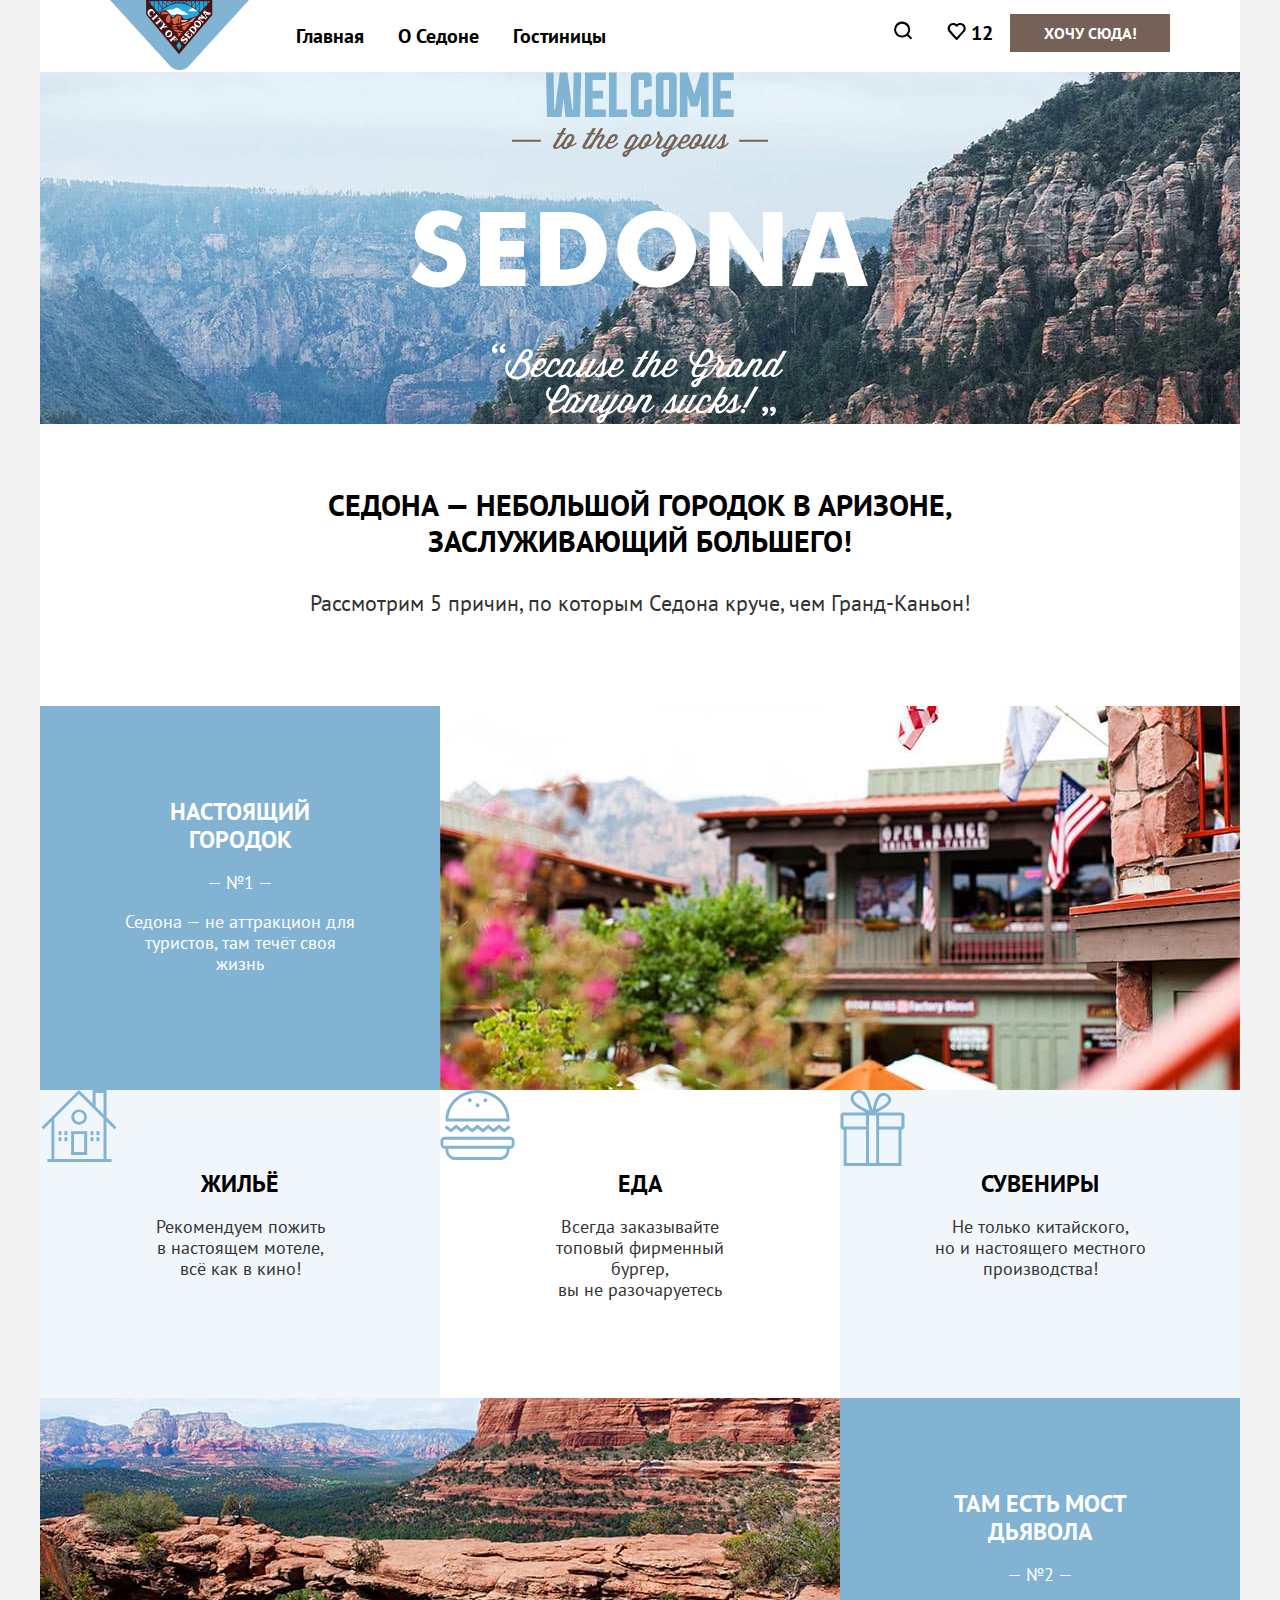
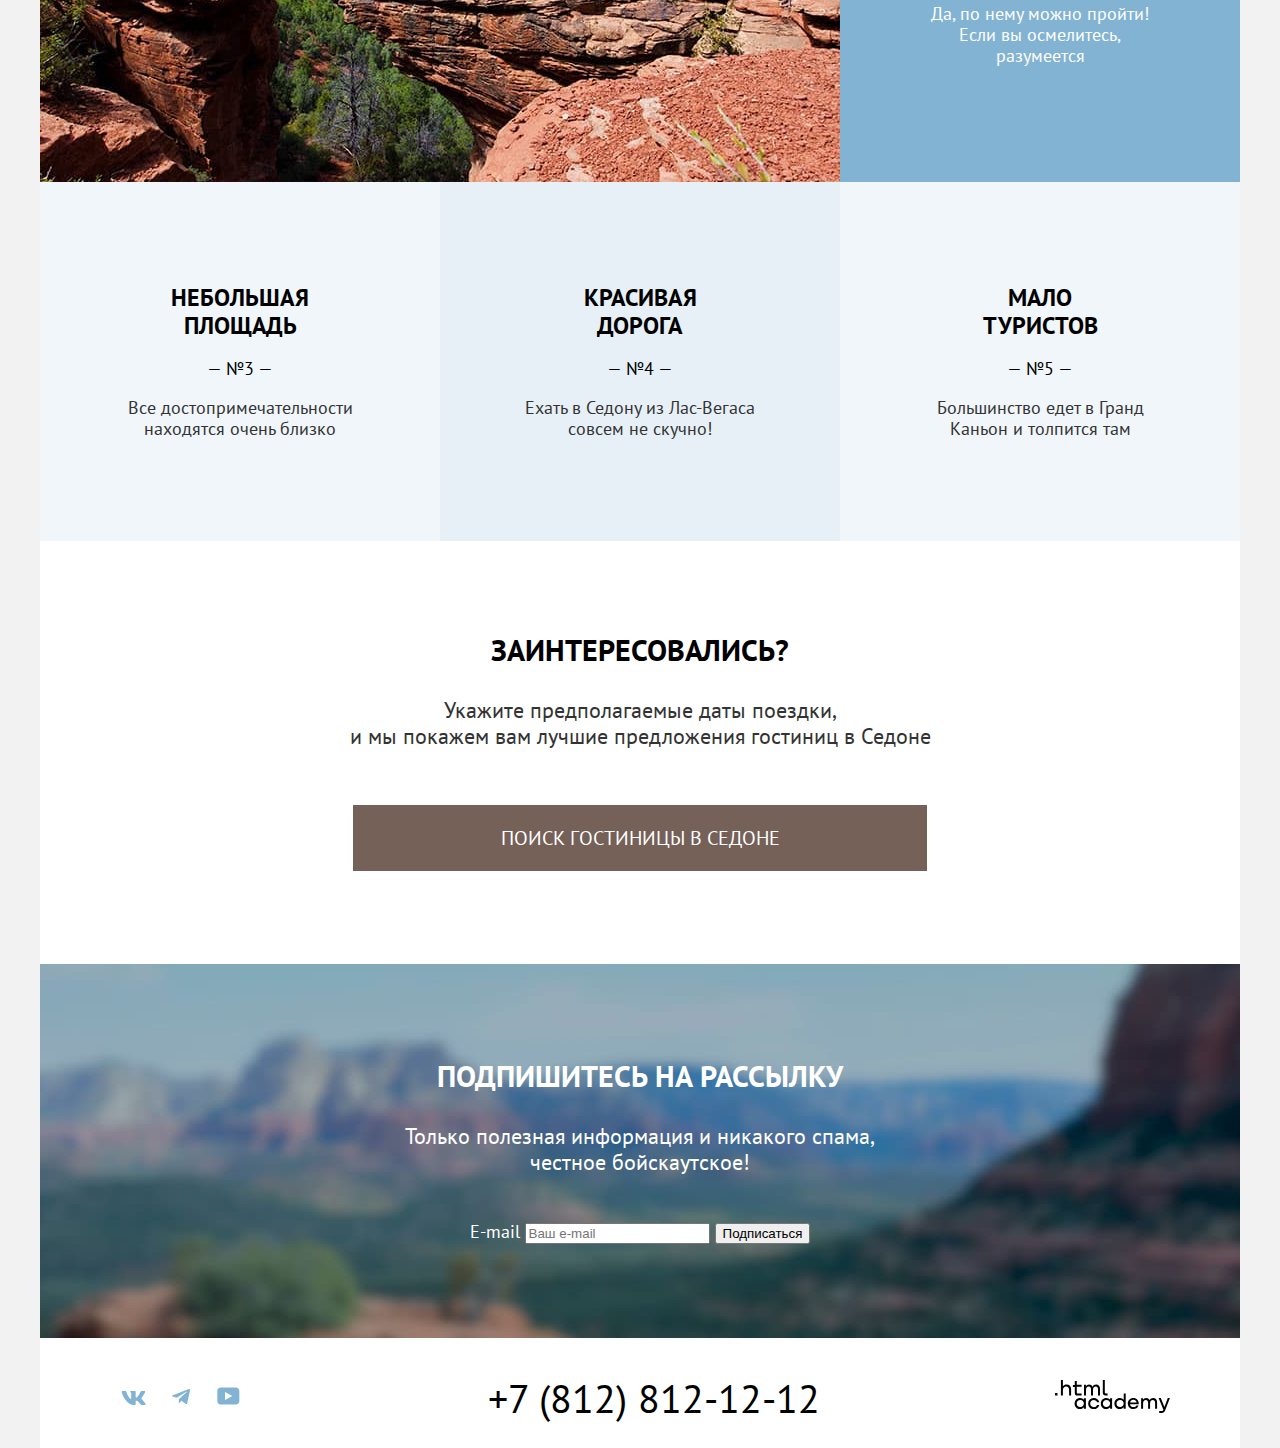
==== commit 74721651: "8 раздел" ====
--- a/index.html
+++ b/index.html
@@ -109,8 +109,8 @@
               <ul class="service-list">
                 <li class="service-item advantages-housing">
                   <div class="container-service">
-                    <img class="icon-housing" src="images/advantages/housing.svg" width="75" height="72"
-                      alt="иконка домика">
+                    <!-- <img class="icon-housing" src="images/advantages/housing.svg" width="75" height="72"
+                      alt="иконка домика"> -->
                     <h3 class="advantages-title advantages-title-sub">
                       Жильё
                     </h3>
@@ -121,7 +121,7 @@
                 </li>
                 <li class="service-item advantages-food">
                   <div class="container-service">
-                    <img class="icon-food" src="images/advantages/food.svg" width="75" height="72" alt="иконка еды">
+                    <!-- <img class="icon-food" src="images/advantages/food.svg" width="75" height="72" alt="иконка еды"> -->
                     <h3 class="advantages-title advantages-title-sub">
                       Еда
                     </h3>
@@ -132,8 +132,8 @@
                 </li>
                 <li class="service-item advantages-souvenirs">
                   <div class="container-service">
-                    <img class="icon-souvenirs" src="images/advantages/souvenirs.svg" width="75" height="72"
-                      alt="иконка сувенира">
+                    <!-- <img class="icon-souvenirs" src="images/advantages/souvenirs.svg" width="75" height="72"
+                      alt="иконка сувенира"> -->
                     <h3 class="advantages-title advantages-title-sub">
                       Сувениры
                     </h3>
--- a/styles/styles.css
+++ b/styles/styles.css
@@ -243,9 +243,26 @@
   background-color: rgba(131, 179, 211, 0.12);
 }
 
+
 .advantages-road {
   background-color: rgba(131, 179, 211, 0.2);
 }
+.advantages-housing   {
+  background-image: url(../images/advantages/housing.svg);
+  background-repeat: no-repeat;
+}   {
+  background-image: url(../images/advantages/food.svg);
+  background-repeat: no-repeat;
+}
+.advantages-food   {
+  background-image: url(../images/advantages/food.svg);
+  background-repeat: no-repeat;
+}
+.advantages-souvenirs {
+  background-image: url(../images/advantages/souvenirs.svg);
+  background-repeat: no-repeat;
+}
+
 /* Заинтересовались */
 .search-hotel {
   margin: 0 0 93px;
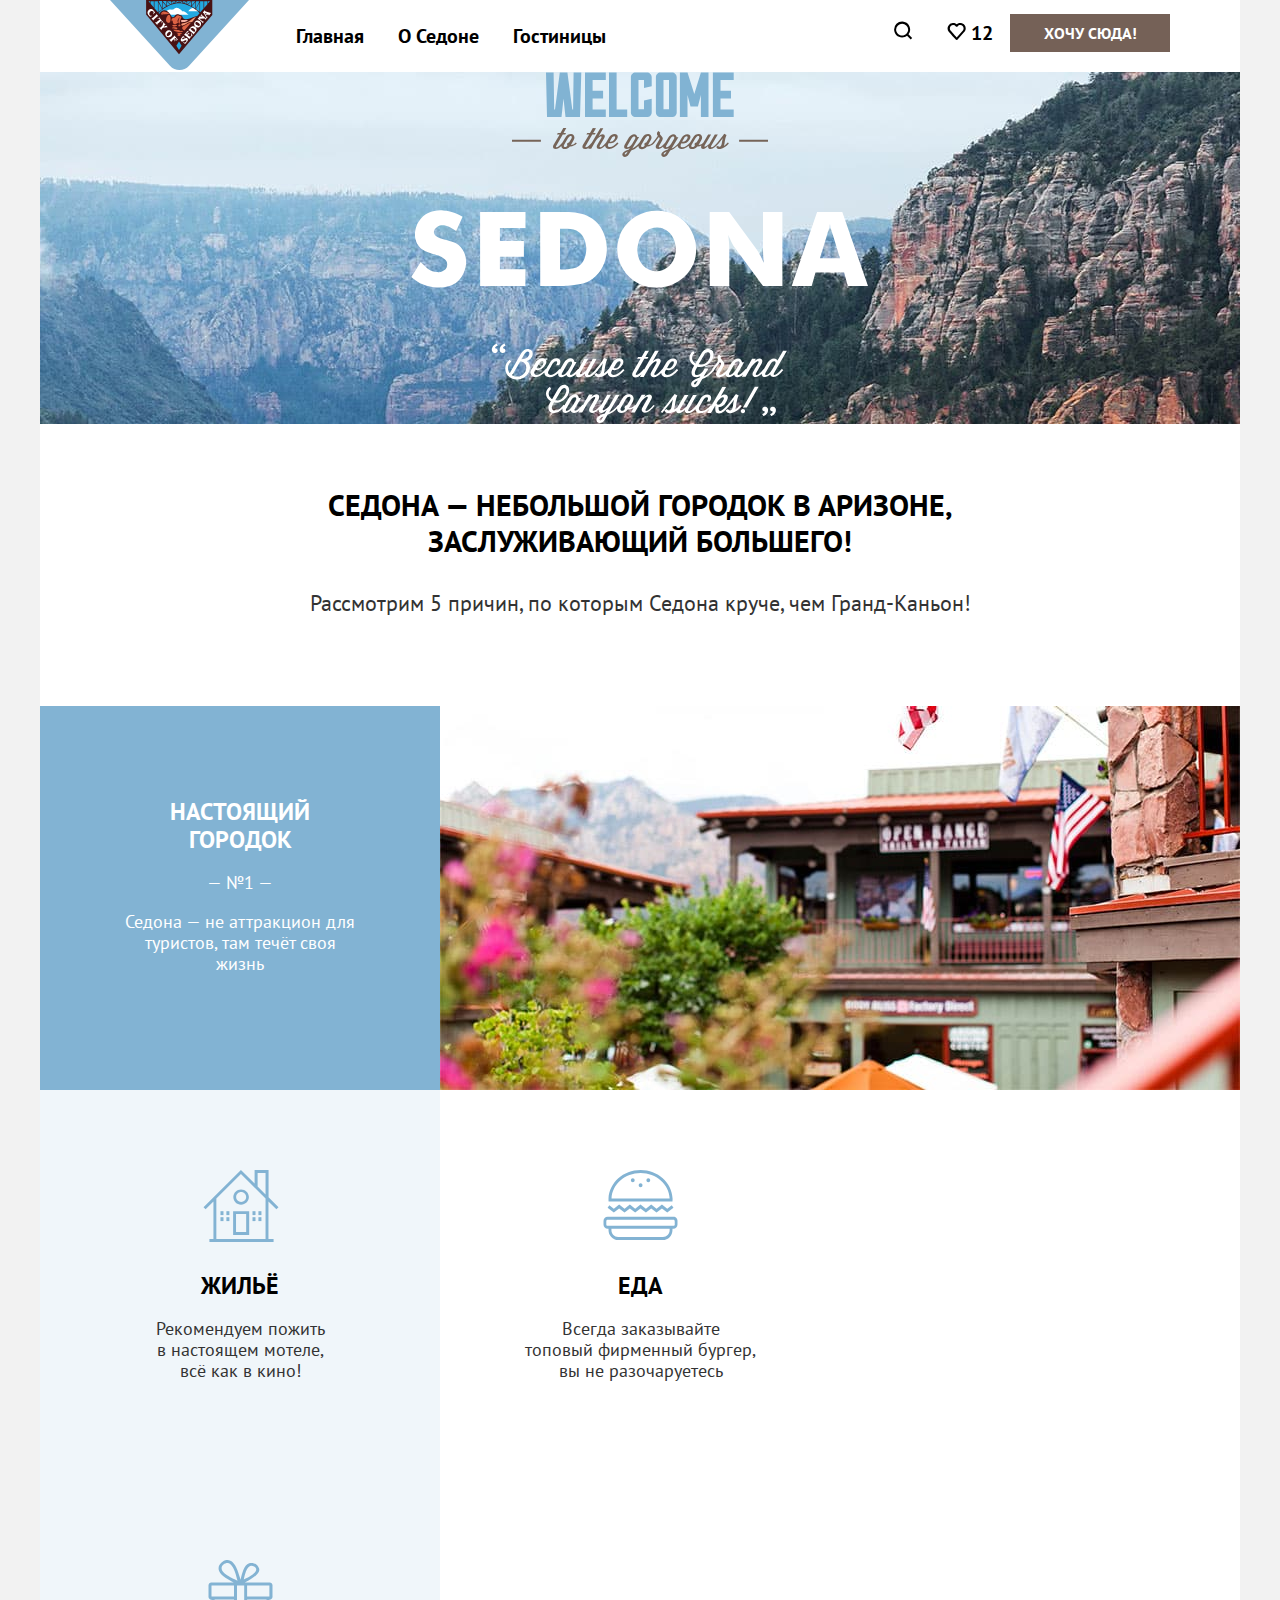
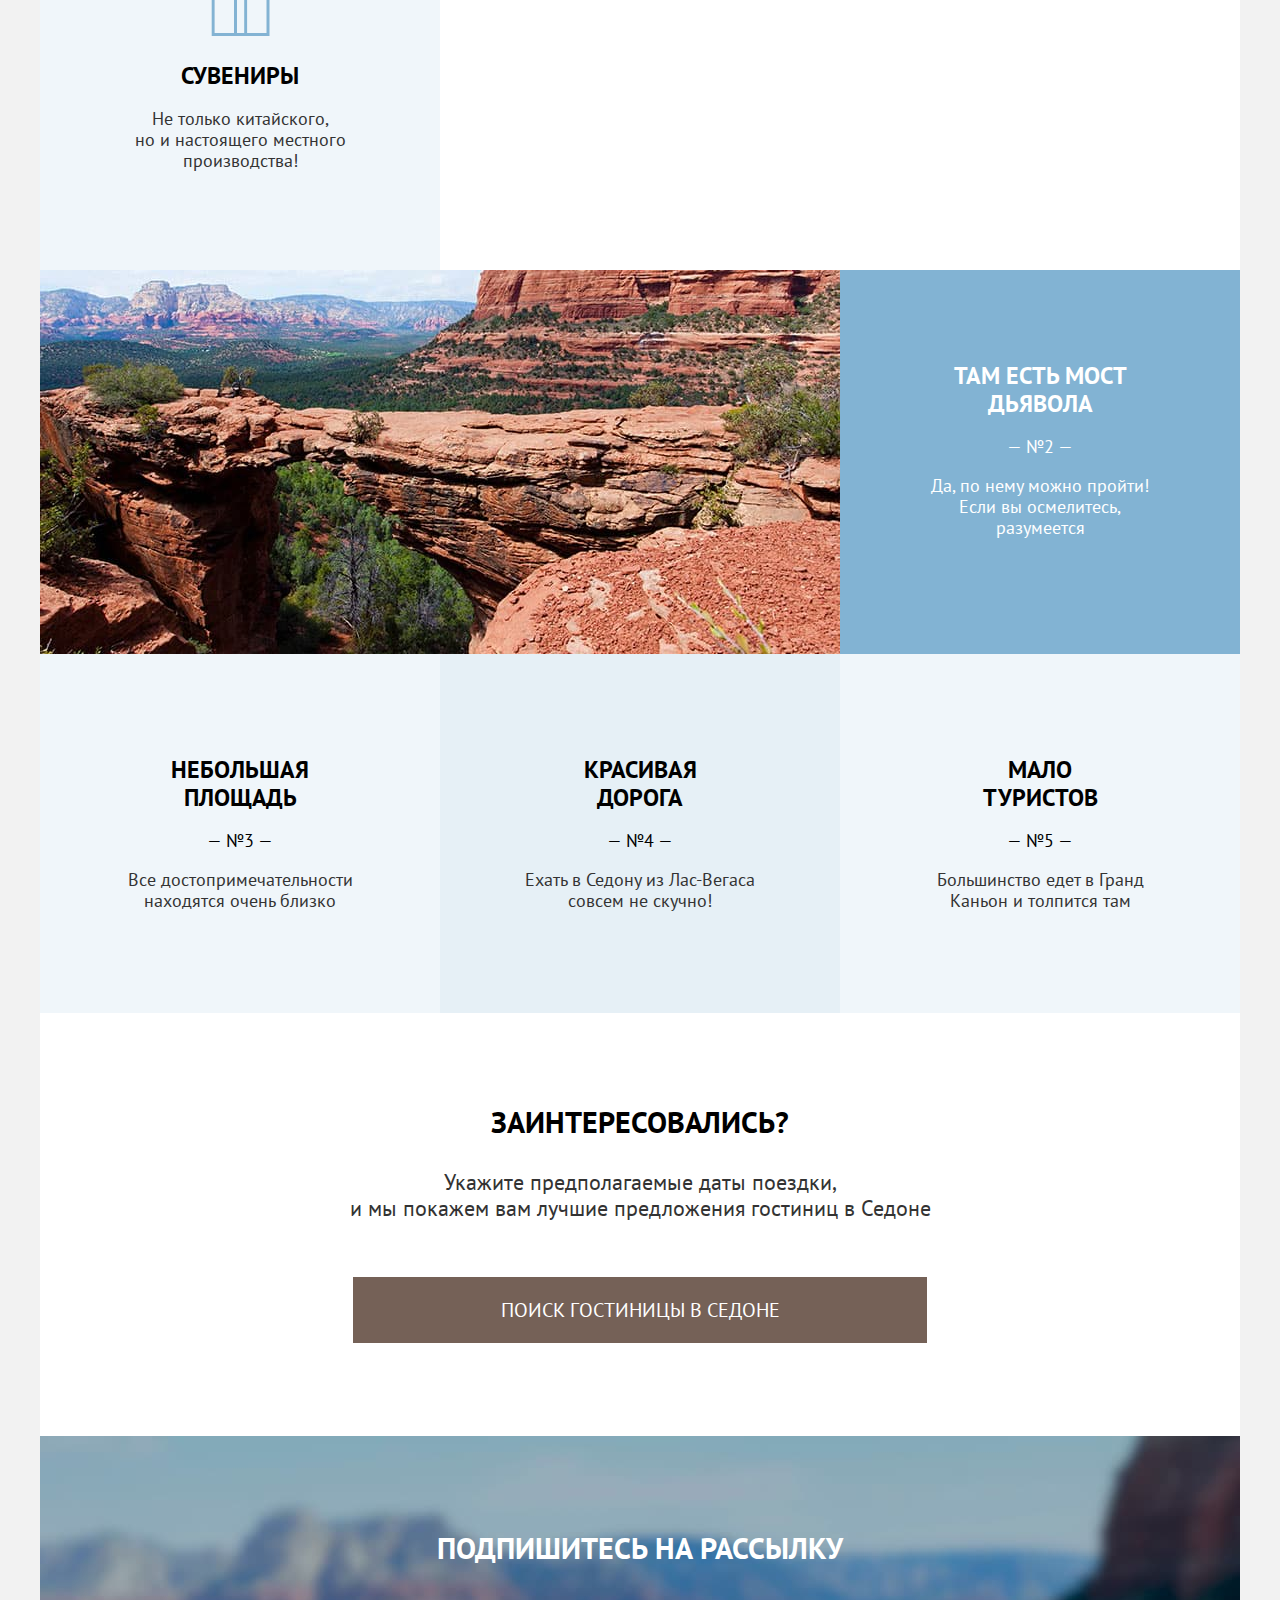
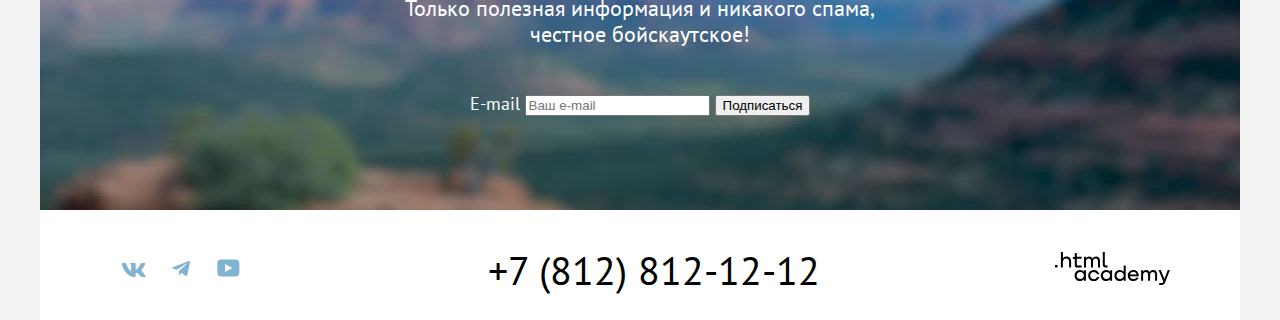
==== commit d0b42f1a: "поправки" ====
--- a/index.html
+++ b/index.html
@@ -108,20 +108,18 @@
               </div>
               <ul class="service-list">
                 <li class="service-item advantages-housing">
-                  <div class="container-service">
-                    <!-- <img class="icon-housing" src="images/advantages/housing.svg" width="75" height="72"
-                      alt="иконка домика"> -->
+                  <div class="container-service icon-housing">
                     <h3 class="advantages-title advantages-title-sub">
                       Жильё
                     </h3>
                     <p class="advantages-description advantages-description-sub">
                       Рекомендуем пожить<br>в настоящем мотеле,<br>всё как в кино!
                     </p>
+
                   </div>
                 </li>
                 <li class="service-item advantages-food">
-                  <div class="container-service">
-                    <!-- <img class="icon-food" src="images/advantages/food.svg" width="75" height="72" alt="иконка еды"> -->
+                  <div class="container-service icon-food">
                     <h3 class="advantages-title advantages-title-sub">
                       Еда
                     </h3>
@@ -131,9 +129,7 @@
                   </div>
                 </li>
                 <li class="service-item advantages-souvenirs">
-                  <div class="container-service">
-                    <!-- <img class="icon-souvenirs" src="images/advantages/souvenirs.svg" width="75" height="72"
-                      alt="иконка сувенира"> -->
+                  <div class="container-service icon-souvenirs">
                     <h3 class="advantages-title advantages-title-sub">
                       Сувениры
                     </h3>
--- a/styles/styles.css
+++ b/styles/styles.css
@@ -58,6 +58,8 @@
   margin: 0 auto;
   width: 1060px;
 }
+
+
 /* Навигация */
 .navigation {
   display:flex;
@@ -112,13 +114,14 @@
   border: none;
 }
 
+
+/* Добро пожаловать  */
 .main-container {
   flex-grow: 1;
 }
 .page-header {
   background-color: #ffffff;
 }
-/* Добро пожаловать  */
 .welcome {
   text-align: center;
   background-color: #dae8f1;
@@ -156,9 +159,7 @@
 }
 
 
-
 /* Преимущества Седодоны */
-
 .advantages-list {
   display:flex;
   flex-wrap: wrap;
@@ -181,15 +182,19 @@
   margin:102px 85px;
 }
 .container-service {
-  /* display: flex; */
-  width: 230px;
-  /* min-height: 384px; */
-  margin: 80px 85px;
-  /* flex-direction: column;
-  flex-wrap: wrap; */
+  display: flex;
+  flex-direction: column;
+  min-width: 400px;
+  min-height: 384px;
+  padding: 182px 85px 81px 85px;
+  background-position: top 80px center;
+  background-repeat: no-repeat;
 }
 .container-advatages {
   display: flex;
+  min-width: 400px;
+  min-height: 384px;
+
 }
 .advantages-item-main {
   display: flex;
@@ -247,21 +252,16 @@
 .advantages-road {
   background-color: rgba(131, 179, 211, 0.2);
 }
-.advantages-housing   {
+.icon-housing {
   background-image: url(../images/advantages/housing.svg);
-  background-repeat: no-repeat;
-}   {
+}
+.icon-food {
   background-image: url(../images/advantages/food.svg);
-  background-repeat: no-repeat;
-}
-.advantages-food   {
-  background-image: url(../images/advantages/food.svg);
-  background-repeat: no-repeat;
-}
-.advantages-souvenirs {
+}
+.icon-souvenirs {
   background-image: url(../images/advantages/souvenirs.svg);
-  background-repeat: no-repeat;
-}
+}
+
 
 /* Заинтересовались */
 .search-hotel {
@@ -280,7 +280,6 @@
   font-weight: 700;
   text-transform: uppercase;
 }
-
 .search-hotel-description {
   margin: 0  auto 56px;
   font-size: 22px;
@@ -288,7 +287,6 @@
   /* font-weight: 400; */
   color: #333333;
 }
-
 .button-search-hotel {
   font-weight: 700;
   margin: 0 auto ;
@@ -304,8 +302,9 @@
   border: none
   cursor: pointer;
 }
+
+
 /* Подпишитесь на рассылку */
-
 .newsletter {
   display: flex;
   flex-direction: column;
@@ -353,6 +352,7 @@
   color: #333333;
 }
 
+
 /* Футер */
 .footer-container {
   display: flex;
@@ -392,12 +392,16 @@
 }
 
 /* Каталог */
+
+
+/* Хедер */
 .inner-header {
   color: #FFFFFF;
   background-color: #826359;
   background-image: url("..//images/background-catalog.jpg");
   background-size: 100% auto;
   background-repeat: no-repeat;
+  margin-bottom:  55px;
 
 }
 /* .hotel-filter {
@@ -412,12 +416,16 @@
   line-height: 78px;
   font-weight: 700;
   text-align: left;
+  margin: 0;
+  padding: 0;
   /* color: #ffffff; */
 }
+
+
 /* Хлебные крошки */
 .breadcrumbs {
   display: flex;
-  margin: 0;
+  margin: 10px 0 40px 0;
   padding: 0;
   list-style-type: none;
 
@@ -430,12 +438,21 @@
   text-align: left;
   color: #ffffff;
   text-decoration: none;
-}
-/* .coise-hotels{
-  display: flex;
-} */
-/* Фильтры выбора гостиницы */
-.container-choise {
+  margin: 0;
+  padding: 0;
+}
+.breadcrumbs-item:not(:last-child):after{
+content: url(..//images/icon/breadcrumbs-icon.svg);
+position: relative;
+margin:auto 10px auto 10px;
+}
+/* .breadcrumbs-icon{
+  margin:0 auto 0 auto;
+  } */
+
+
+/* Выбор гостиницы */
+.choise-filter {
   display: flex;
 }
 .choise-filter-title {
@@ -453,25 +470,27 @@
   text-align: left;
   color: #ffffff;
 }
-
-.sort-hotel {
-  margin-right: auto;
-  font-size: 30px;
-  line-height: 36px;
-  font-weight: 700;
-  text-align: left;
-  text-transform: capitalize;
-}
-
+.container-sort {
+  display: flex;
+ }
+ .container-button {
+  display: flex;
+  flex-direction: column;
+  margin: 60px 0 0 auto;
+}
 .button-submit {
   padding: 14px 15px;
   font-size: 16px;
+  min-width: 130px;
+  min-height: 48px;
   line-height: 20px;
   font-weight: 700;
   text-align: center;
-  text-transform: capitalize;
+  text-transform:capitalize;
   color: #ffffff;
   background-color: #82b3d3;
+  list-style: none;
+  /* display: inline-block; */
 }
 
 .button-reset {
@@ -481,17 +500,43 @@
   text-align: center;
   color: #ffffff;
 }
-
-
+  /* display: inline-block; */
+
+
+
+ /* Сортировка гостиниц */
+
+
+.sort-hotel {
+  margin:0 191px 0 0 ;
+  font-size: 30px;
+  line-height: 36px;
+  font-weight: 700;
+  text-align: left;
+  text-transform: capitalize;
+}
+.select-control {
+  margin-right: 78px;
+}
 .catalog-sorting {
   background-color: #ffffff;
 }
-.card {
+.sort-view {
   display: flex;
   list-style-type: none;
-  margin: 0 0 auto 0;
-  padding: 0;
-}
+  margin: 0 0 0 auto;
+  padding: 0;
+  text-align: center;
+}
+.toggle-item:not(:last-child) {
+ margin-right:8px;
+}
+.toggle-icon{
+  margin-right:8px;
+ }
+
+
+
 /* Карточки гостиниц */
 .hotels {
   background-color: #ffffff;
@@ -592,8 +637,8 @@
   padding: 0;
 }
 .pagination-item {
- width: 60px;
- height: 60px;
+ min-width: 60px;
+ min-height: 60px;
  background-color: #82B3D3;
  /* margin-right: 8px; */
 }
